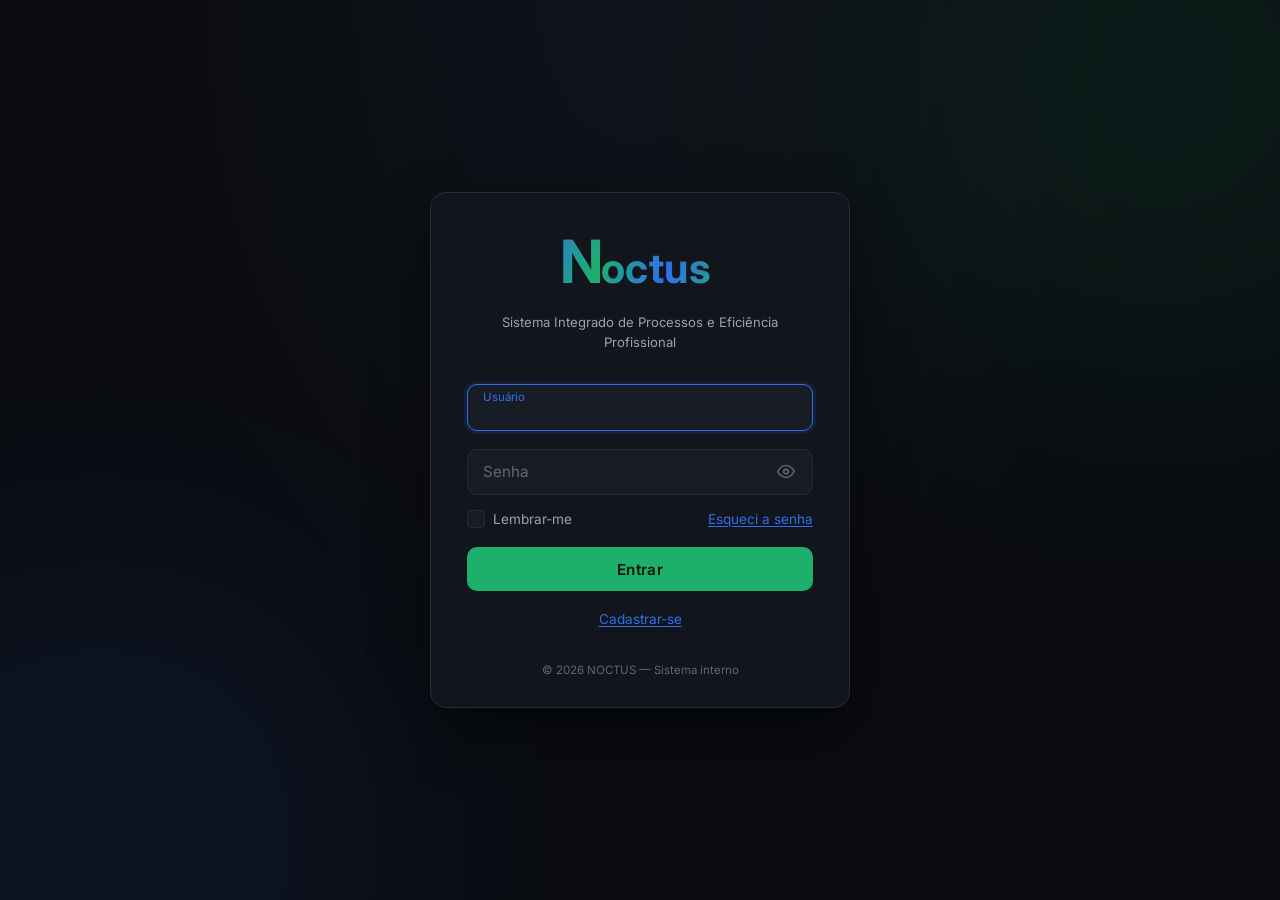
==== index.html @ fa99f4f0 "Produção: liga o login novo (cadastro com e-mail e Esqueci a senha) Co-Authored-By: Claude Opus 5.5 " ====
<!doctype html>
<html lang="pt-BR">
  <head>
    <meta charset="UTF-8" />
    <link rel="icon" type="image/svg+xml" href="./favicon.svg" />
    <meta name="viewport" content="width=device-width, initial-scale=1.0" />
    <meta
      name="description"
      content="NOCTUS — Sistema Integrado de Processos e Eficiência Profissional"
    />
    <title>NOCTUS</title>
    <!-- Login novo (16/10/2026): cadastro com e-mail, "Esqueci a senha" e pedido
         único do e-mail para quem ainda não tem. Para voltar ao login antigo,
         basta apagar a linha abaixo. -->
    <script>window.NOCTUS_V2 = true;</script>
    <link rel="preconnect" href="https://fonts.googleapis.com" />
    <link rel="preconnect" href="https://fonts.gstatic.com" crossorigin />
    <link
      href="https://fonts.googleapis.com/css2?family=Inter:wght@400;500;600;700;800&display=swap"
      rel="stylesheet"
    />
    <script type="module" crossorigin src="./app.js"></script>
    <link rel="stylesheet" crossorigin href="./app.css">
  </head>
  <body>
    <div id="root"></div>
  </body>
</html>
---- app.css ----
.ui-alert{display:flex;align-items:flex-start;gap:.6rem;padding:.75rem 1rem;border-radius:var(--radius-md);font-size:.85rem;line-height:1.45;animation:shake .45s ease,fadeIn .3s ease}.ui-alert svg{flex-shrink:0;margin-top:.15rem}.ui-alert--error{background-color:var(--color-error-bg);border:1px solid var(--color-error-border);color:var(--color-error)}.ui-alert--info{background-color:var(--color-blue-dim);border:1px solid var(--color-blue);color:var(--color-blue-hover)}.ui-button{display:inline-flex;align-items:center;justify-content:center;gap:.5rem;width:100%;padding:.8rem 1.5rem;border:none;border-radius:var(--radius-md);font-size:.95rem;font-weight:600;letter-spacing:.02em;cursor:pointer;transition:background-color var(--transition-fast),transform var(--transition-fast),box-shadow var(--transition-fast)}.ui-button:active:not(:disabled){transform:scale(.98)}.ui-button:disabled{cursor:not-allowed;opacity:.7}.ui-button--primary{background-color:var(--color-green);color:#06130c}.ui-button--primary:hover:not(:disabled){background-color:var(--color-green-hover);box-shadow:0 6px 20px #1db06b4d}.ui-button--secondary{background-color:var(--color-blue);color:#fff}.ui-button--secondary:hover:not(:disabled){background-color:var(--color-blue-hover);box-shadow:0 6px 20px #2f6feb4d}.ui-button--ghost{background-color:transparent;color:var(--color-text-secondary);border:1px solid var(--color-border)}.ui-button--ghost:hover:not(:disabled){color:var(--color-text);border-color:var(--color-text-muted)}.ui-button__spinner{width:1rem;height:1rem;border:2px solid rgba(255,255,255,.35);border-top-color:currentColor;border-radius:50%;animation:spin .7s linear infinite}.ui-button__label--loading{opacity:.85}.ui-checkbox{display:inline-flex;align-items:center;gap:.55rem;cursor:pointer;user-select:none;position:relative}.ui-checkbox__input{position:absolute;opacity:0;width:1.1rem;height:1.1rem;cursor:pointer}.ui-checkbox__box{display:inline-flex;align-items:center;justify-content:center;width:1.1rem;height:1.1rem;border:1.5px solid var(--color-border);border-radius:4px;background-color:var(--color-surface-raised);color:transparent;transition:background-color var(--transition-fast),border-color var(--transition-fast),color var(--transition-fast)}.ui-checkbox__input:checked+.ui-checkbox__box{background-color:var(--color-green);border-color:var(--color-green);color:#06130c}.ui-checkbox__input:focus-visible+.ui-checkbox__box{outline:2px solid var(--color-blue);outline-offset:2px}.ui-checkbox__label{font-size:.85rem;color:var(--color-text-secondary);transition:color var(--transition-fast)}.ui-checkbox:hover .ui-checkbox__label{color:var(--color-text)}.ui-field{position:relative}.ui-field__input{width:100%;padding:1.15rem 1rem .45rem;background-color:var(--color-surface-raised);border:1px solid var(--color-border);border-radius:var(--radius-md);color:var(--color-text);font-size:.95rem;transition:border-color var(--transition-fast),box-shadow var(--transition-fast)}.ui-field__input:focus{outline:none;border-color:var(--color-blue);box-shadow:0 0 0 3px var(--color-blue-dim)}.ui-field__label{position:absolute;left:1rem;top:50%;transform:translateY(-50%);color:var(--color-text-muted);font-size:.95rem;pointer-events:none;transition:top var(--transition-fast),font-size var(--transition-fast),color var(--transition-fast)}.ui-field__input:focus+.ui-field__label,.ui-field__input:not(:placeholder-shown)+.ui-field__label{top:.85rem;font-size:.72rem;color:var(--color-text-secondary)}.ui-field__input:focus+.ui-field__label{color:var(--color-blue)}.ui-field--error .ui-field__input{border-color:var(--color-error-border)}.ui-field__toggle{position:absolute;right:.75rem;top:50%;transform:translateY(-50%);display:flex;padding:.35rem;background:none;border:none;color:var(--color-text-muted);cursor:pointer;border-radius:var(--radius-sm);transition:color var(--transition-fast)}.ui-field__toggle:hover{color:var(--color-text-secondary)}.login{position:relative;min-height:100vh;display:flex;align-items:center;justify-content:center;padding:1.5rem;overflow:hidden;background:radial-gradient(ellipse at top,#10141b 0%,var(--color-bg) 55%)}.login__glow{position:absolute;width:480px;height:480px;border-radius:50%;filter:blur(140px);opacity:.14;pointer-events:none}.login__glow--green{background:var(--color-green);top:-160px;right:-120px}.login__glow--blue{background:var(--color-blue);bottom:-180px;left:-140px}.login__card{position:relative;width:100%;max-width:420px;background-color:var(--color-surface);border:1px solid var(--color-border);border-radius:var(--radius-lg);box-shadow:var(--shadow-card);padding:2.5rem 2.25rem 1.75rem;animation:fadeInUp .5s var(--transition-base, ease) both}.login__header{text-align:center;margin-bottom:2rem}.login__logo{margin:0 auto .75rem}.login__subtitle{margin-top:.35rem;font-size:.82rem;color:var(--color-text-secondary)}.login__form{display:flex;flex-direction:column;gap:1.1rem}.login__options{display:flex;align-items:center;justify-content:space-between;margin-top:-.25rem}.login__switch{margin-top:.9rem;text-align:center}.login__switch .linkbtn{background:none;border:none;padding:0;font:inherit;font-size:.85rem;color:var(--color-blue);cursor:pointer;text-decoration:underline;text-underline-offset:2px}.login__switch .linkbtn:hover{color:var(--color-blue-hover)}.login__footer{margin-top:2rem;text-align:center;font-size:.72rem;color:var(--color-text-muted)}@media (max-width: 480px){.login{padding:1rem;align-items:flex-start;padding-top:12vh}.login__card{padding:2rem 1.5rem 1.5rem}.login__title{font-size:1.5rem}}.dashboard{min-height:100vh;display:flex;flex-direction:column;animation:fadeIn .4s ease both}.dashboard__topbar{display:flex;align-items:center;justify-content:space-between;padding:.85rem 1.5rem;background-color:var(--color-surface);border-bottom:1px solid var(--color-border)}.dashboard__brand{font-weight:800;letter-spacing:.12em}.dashboard__user{display:flex;align-items:center;gap:1rem;font-size:.9rem;color:var(--color-text-secondary)}.dashboard__content{flex:1;padding:2.5rem 1.5rem;max-width:960px;width:100%;margin:0 auto}.dashboard__content h1{font-size:1.5rem;margin-bottom:.5rem}.dashboard__content p{color:var(--color-text-secondary)}.dashboard__modulos{display:grid;grid-template-columns:repeat(auto-fill,minmax(250px,1fr));gap:1rem;margin-top:2rem}.dashboard__modulo{--cor:var(--color-green);--cor2:var(--color-blue);position:relative;overflow:hidden;text-align:left;display:flex;flex-direction:column;justify-content:flex-end;min-height:170px;padding:1.35rem 1.25rem 1.1rem;background:var(--color-surface);border:1px solid var(--color-border);border-radius:var(--radius-lg);cursor:pointer;color:var(--color-text);transition:border-color var(--transition-fast),transform var(--transition-fast)}.dashboard__modulo:hover:not(:disabled){border-color:color-mix(in srgb,var(--cor) 55%,transparent);transform:translateY(-3px)}.dashboard__modulo:disabled{opacity:.5;cursor:not-allowed}.dashboard__modulo-ico{position:relative;z-index:3;color:#fff;margin-bottom:.75rem}.dashboard__modulo-ico svg,.dashboard__modulo-marca svg{display:block}.dashboard__modulo-nome{position:relative;z-index:3;font-size:1rem;font-weight:600;line-height:1.25}.dashboard__modulo-marca{position:absolute;right:-18px;bottom:-22px;z-index:2;color:#fff;opacity:.14;pointer-events:none;transition:opacity var(--transition-base),transform var(--transition-base)}.dashboard__modulo:hover:not(:disabled) .dashboard__modulo-marca{opacity:.2;transform:translate(-4px,-4px)}.dashboard__modulo-ondas{position:absolute;inset:0;z-index:0;overflow:hidden;filter:blur(7px)}.dashboard__modulo-ondas .onda{position:absolute;left:0;width:200%;height:100%;will-change:transform}.dashboard__modulo-ondas .onda path{fill:currentColor}.dashboard__modulo-ondas .onda--a{color:var(--cor);opacity:.62;top:40%;animation:noctus-onda 15s linear infinite}.dashboard__modulo-ondas .onda--b{color:var(--cor2);opacity:.48;top:50%;animation:noctus-onda 23s linear infinite reverse}@keyframes noctus-onda{from{transform:translateX(0)}to{transform:translateX(-50%)}}.dashboard__modulo:hover:not(:disabled) .dashboard__modulo-ondas .onda--a{animation-duration:9s}.dashboard__modulo:hover:not(:disabled) .dashboard__modulo-ondas .onda--b{animation-duration:14s}@media (prefers-reduced-motion:reduce){.dashboard__modulo-ondas .onda{animation:none}}.dashboard__modulo-veu{position:absolute;left:0;right:0;bottom:0;height:0;z-index:1;background:linear-gradient(0deg,var(--color-surface) 30%,transparent)}.ret{min-height:100vh;background:var(--color-bg);color:var(--color-text)}.ret__topbar{display:flex;align-items:center;justify-content:space-between;padding:14px 32px;border-bottom:1px solid var(--color-border);background:var(--color-surface)}.ret__brand-btn{background:none;border:none;cursor:pointer;padding:0;display:flex;align-items:center}.ret__user{display:flex;align-items:center;gap:16px;color:var(--color-text-secondary);font-size:14px}.ret__content{max-width:1240px;margin:0 auto;padding:32px}.ret__heading{display:flex;align-items:flex-end;justify-content:space-between;gap:24px;flex-wrap:wrap;margin-bottom:28px}.ret__eyebrow{color:var(--color-green);font-weight:700;font-size:12px;letter-spacing:.08em;text-transform:uppercase;margin:0 0 4px}.ret__heading h1{font-size:28px;margin:0}.ret__subtitle{color:var(--color-text-secondary);margin:4px 0 0}.ret__actions{display:flex;gap:12px}.ret__cards{display:grid;grid-template-columns:repeat(auto-fit,minmax(170px,1fr));gap:14px;margin-bottom:28px}.ret__card{background:var(--color-surface);border:1px solid var(--color-border);border-radius:var(--radius-md);padding:16px 18px;display:flex;flex-direction:column;gap:6px}.ret__card-titulo{color:var(--color-text-secondary);font-size:12px;text-transform:uppercase;letter-spacing:.04em}.ret__card-valor{font-size:20px;font-weight:700}.ret__card--ok{border-color:#1db06b66}.ret__card--ok .ret__card-valor{color:var(--color-green-hover)}.ret__card--warn{border-color:#e5a54b66}.ret__card--warn .ret__card-valor{color:#e5a54b}.ret__filtros{display:flex;gap:12px;flex-wrap:wrap;margin-bottom:20px}.ret__input{background:var(--color-surface);border:1px solid var(--color-border);border-radius:var(--radius-sm);color:var(--color-text);padding:10px 12px;font-size:14px;font-family:inherit;min-width:160px}.ret__input:focus{outline:none;border-color:var(--color-blue)}.ret__limpar{background:none;border:none;color:var(--color-blue-hover);cursor:pointer;font-size:14px}.ret__erro{background:var(--color-error-bg);border:1px solid var(--color-error-border);color:var(--color-error);padding:12px 16px;border-radius:var(--radius-sm);margin-bottom:16px;font-size:14px}.ret__vazio{text-align:center;color:var(--color-text-secondary);padding:60px 20px;background:var(--color-surface);border:1px dashed var(--color-border);border-radius:var(--radius-md)}.ret__tabela-wrap{overflow-x:auto;border:1px solid var(--color-border);border-radius:var(--radius-md)}.ret__tabela{width:100%;border-collapse:collapse;font-size:13px;white-space:nowrap}.ret__tabela th,.ret__tabela td{padding:10px 12px;text-align:left;border-bottom:1px solid var(--color-border)}.ret__tabela thead th{background:var(--color-surface-raised);color:var(--color-text-secondary);font-weight:600;text-transform:uppercase;font-size:11px;letter-spacing:.03em;position:sticky;top:0}.ret__tabela .num{text-align:right;font-variant-numeric:tabular-nums}.ret__tabela tbody tr:hover{background:#ffffff05}.ret__grupo td{background:var(--color-blue-dim);color:var(--color-text);font-weight:700;font-size:12px;text-transform:uppercase;letter-spacing:.04em}.ret__parcial td{background:#ffffff08;font-weight:600;color:var(--color-text-secondary);border-top:1px solid var(--color-border)}.ret__total-geral td{background:var(--color-green-dim);font-weight:800;font-size:14px;border-top:2px solid var(--color-green)}.ret__row-recusada td{color:var(--color-text-muted)}.ret__row-recusada td:first-child{box-shadow:inset 3px 0 0 var(--color-error)}.ret__row-acoes{display:flex;gap:6px}.ret__row-acoes button{background:none;border:1px solid var(--color-border);border-radius:var(--radius-sm);color:var(--color-text-secondary);cursor:pointer;padding:3px 8px;font-size:13px}.ret__row-acoes button:hover{border-color:var(--color-blue);color:var(--color-text)}.ret__tag{padding:2px 8px;border-radius:999px;font-size:11px;font-weight:600}.ret__tag--ok{background:var(--color-green-dim);color:var(--color-green-hover)}.ret__tag--warn{background:#e5a54b24;color:#e5a54b}.ret__modal-overlay{position:fixed;inset:0;background:#0009;display:flex;align-items:center;justify-content:center;padding:20px;z-index:50}.ret__modal{background:var(--color-surface);border:1px solid var(--color-border);border-radius:var(--radius-lg);box-shadow:var(--shadow-card);width:100%;max-width:680px;max-height:90vh;overflow-y:auto;padding:28px}.ret__modal h2{margin:0 0 20px;font-size:20px}.ret__grid{display:grid;grid-template-columns:1fr 1fr;gap:14px}.ret__campo{display:flex;flex-direction:column;gap:6px;font-size:13px}.ret__campo>span{color:var(--color-text-secondary)}.ret__campo--span2{grid-column:1 / -1}.ret__campo .ret__input{width:100%;box-sizing:border-box}.ret__modal-acoes{display:flex;justify-content:flex-end;gap:12px;margin-top:24px}@media (max-width: 640px){.ret__content{padding:20px 16px}.ret__grid{grid-template-columns:1fr}}:root{--color-bg: #0a0c10;--color-surface: #12151c;--color-surface-raised: #181c25;--color-border: #262b36;--color-green: #1db06b;--color-green-hover: #23c97c;--color-green-dim: rgba(29, 176, 107, .12);--color-blue: #2f6feb;--color-blue-hover: #4a83f0;--color-blue-dim: rgba(47, 111, 235, .12);--color-text: #f2f4f8;--color-text-secondary: #9aa3b2;--color-text-muted: #5f6877;--color-error: #e5534b;--color-error-bg: rgba(229, 83, 75, .1);--color-error-border: rgba(229, 83, 75, .35);--font-sans: "Inter", -apple-system, BlinkMacSystemFont, "Segoe UI", Roboto, "Helvetica Neue", Arial, sans-serif;--radius-sm: 6px;--radius-md: 10px;--radius-lg: 16px;--shadow-card: 0 24px 60px rgba(0, 0, 0, .45);--transition-fast: .16s ease;--transition-base: .24s cubic-bezier(.4, 0, .2, 1)}*,*:before,*:after{box-sizing:border-box;margin:0;padding:0}html{font-size:16px}body{font-family:var(--font-sans);background-color:var(--color-bg);color:var(--color-text);line-height:1.5;-webkit-font-smoothing:antialiased;min-height:100vh}#root{min-height:100vh}a{color:var(--color-blue);text-decoration:none;transition:color var(--transition-fast)}a:hover{color:var(--color-blue-hover)}button,input,select,textarea{font-family:inherit}:focus-visible{outline:2px solid var(--color-blue);outline-offset:2px}@keyframes fadeInUp{0%{opacity:0;transform:translateY(16px)}to{opacity:1;transform:translateY(0)}}@keyframes fadeIn{0%{opacity:0}to{opacity:1}}@keyframes shake{0%,to{transform:translate(0)}20%,60%{transform:translate(-6px)}40%,80%{transform:translate(6px)}}@keyframes spin{to{transform:rotate(360deg)}}@media (prefers-reduced-motion: reduce){*,*:before,*:after{animation-duration:.01ms!important;transition-duration:.01ms!important}}
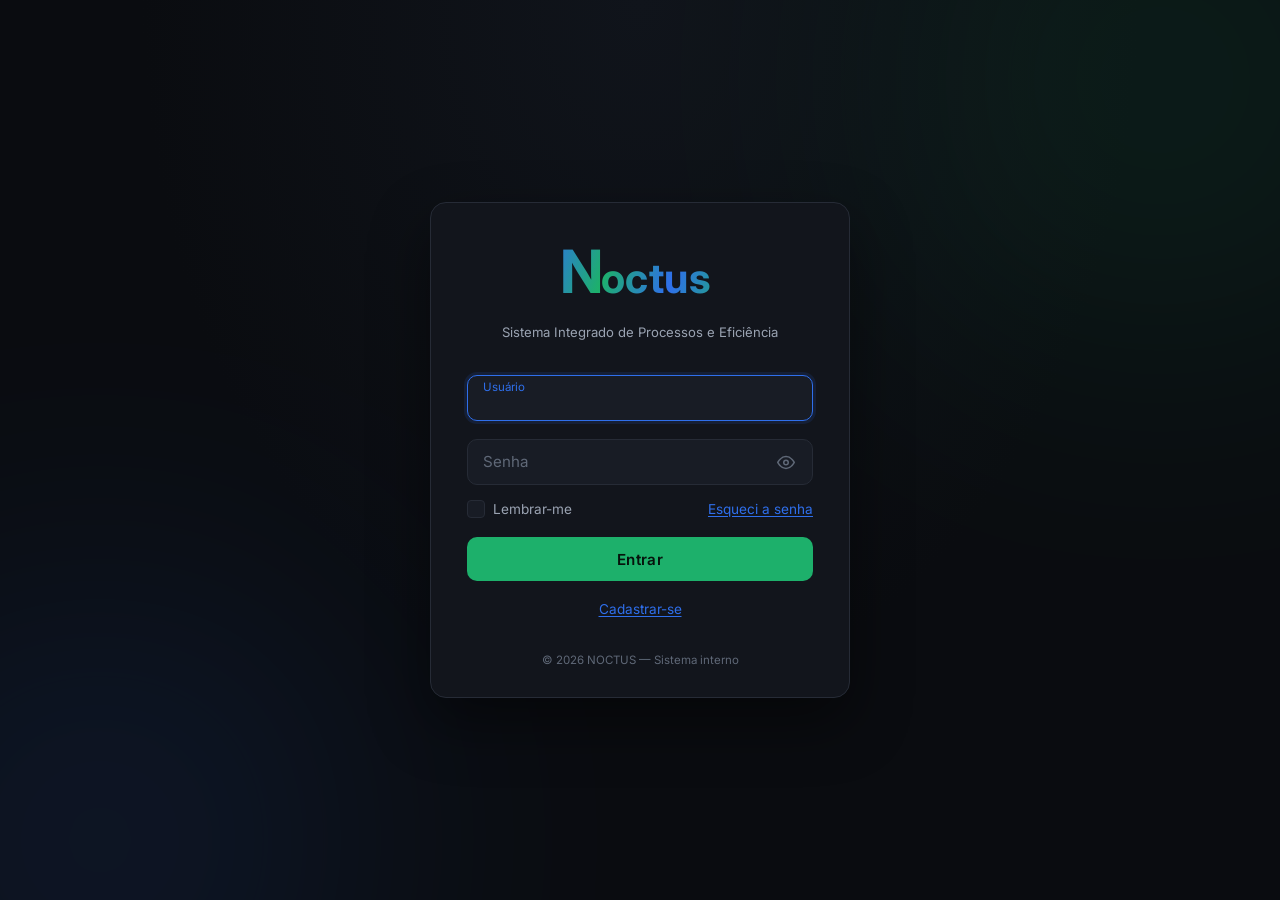
==== commit 3bce96cb: "Descrição do site: tira Profissional do nome do sistema Co-Authored-By: Claude Opus 5.5 <noreply@ant" ====
--- a/index.html
+++ b/index.html
@@ -6,7 +6,7 @@
     <meta name="viewport" content="width=device-width, initial-scale=1.0" />
     <meta
       name="description"
-      content="NOCTUS — Sistema Integrado de Processos e Eficiência Profissional"
+      content="NOCTUS — Sistema Integrado de Processos e Eficiência"
     />
     <title>NOCTUS</title>
     <!-- Login novo (16/10/2026): cadastro com e-mail, "Esqueci a senha" e pedido
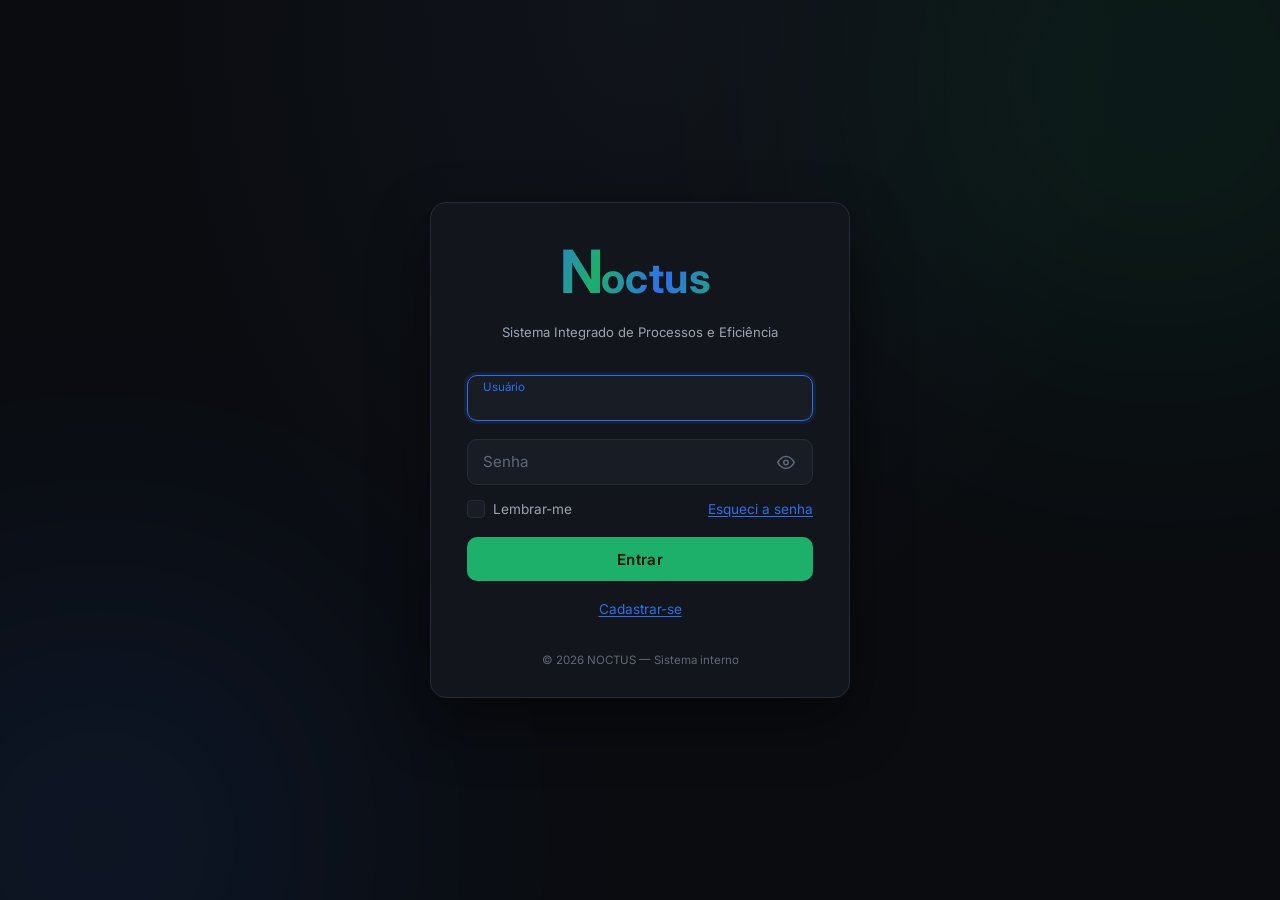
==== commit 23e31d64: "Painel: aplica o tema escolhido antes de desenhar a página Co-Authored-By: Claude Opus 5.5 <noreply@" ====
--- a/index.html
+++ b/index.html
@@ -9,6 +9,10 @@
       content="NOCTUS — Sistema Integrado de Processos e Eficiência"
     />
     <title>NOCTUS</title>
+    <script>
+      /* tema escolhido em Configurações > Aparência; aplicado antes de desenhar a página */
+      try { if (localStorage.getItem("noctus.tema") === "claro") document.documentElement.dataset.tema = "claro"; } catch (e) {}
+    </script>
     <!-- Login novo (16/10/2026): cadastro com e-mail, "Esqueci a senha" e pedido
          único do e-mail para quem ainda não tem. Para voltar ao login antigo,
          basta apagar a linha abaixo. -->
--- a/app.css
+++ b/app.css
@@ -1 +1,3 @@
 .ui-alert{display:flex;align-items:flex-start;gap:.6rem;padding:.75rem 1rem;border-radius:var(--radius-md);font-size:.85rem;line-height:1.45;animation:shake .45s ease,fadeIn .3s ease}.ui-alert svg{flex-shrink:0;margin-top:.15rem}.ui-alert--error{background-color:var(--color-error-bg);border:1px solid var(--color-error-border);color:var(--color-error)}.ui-alert--info{background-color:var(--color-blue-dim);border:1px solid var(--color-blue);color:var(--color-blue-hover)}.ui-button{display:inline-flex;align-items:center;justify-content:center;gap:.5rem;width:100%;padding:.8rem 1.5rem;border:none;border-radius:var(--radius-md);font-size:.95rem;font-weight:600;letter-spacing:.02em;cursor:pointer;transition:background-color var(--transition-fast),transform var(--transition-fast),box-shadow var(--transition-fast)}.ui-button:active:not(:disabled){transform:scale(.98)}.ui-button:disabled{cursor:not-allowed;opacity:.7}.ui-button--primary{background-color:var(--color-green);color:#06130c}.ui-button--primary:hover:not(:disabled){background-color:var(--color-green-hover);box-shadow:0 6px 20px #1db06b4d}.ui-button--secondary{background-color:var(--color-blue);color:#fff}.ui-button--secondary:hover:not(:disabled){background-color:var(--color-blue-hover);box-shadow:0 6px 20px #2f6feb4d}.ui-button--ghost{background-color:transparent;color:var(--color-text-secondary);border:1px solid var(--color-border)}.ui-button--ghost:hover:not(:disabled){color:var(--color-text);border-color:var(--color-text-muted)}.ui-button__spinner{width:1rem;height:1rem;border:2px solid rgba(255,255,255,.35);border-top-color:currentColor;border-radius:50%;animation:spin .7s linear infinite}.ui-button__label--loading{opacity:.85}.ui-checkbox{display:inline-flex;align-items:center;gap:.55rem;cursor:pointer;user-select:none;position:relative}.ui-checkbox__input{position:absolute;opacity:0;width:1.1rem;height:1.1rem;cursor:pointer}.ui-checkbox__box{display:inline-flex;align-items:center;justify-content:center;width:1.1rem;height:1.1rem;border:1.5px solid var(--color-border);border-radius:4px;background-color:var(--color-surface-raised);color:transparent;transition:background-color var(--transition-fast),border-color var(--transition-fast),color var(--transition-fast)}.ui-checkbox__input:checked+.ui-checkbox__box{background-color:var(--color-green);border-color:var(--color-green);color:#06130c}.ui-checkbox__input:focus-visible+.ui-checkbox__box{outline:2px solid var(--color-blue);outline-offset:2px}.ui-checkbox__label{font-size:.85rem;color:var(--color-text-secondary);transition:color var(--transition-fast)}.ui-checkbox:hover .ui-checkbox__label{color:var(--color-text)}.ui-field{position:relative}.ui-field__input{width:100%;padding:1.15rem 1rem .45rem;background-color:var(--color-surface-raised);border:1px solid var(--color-border);border-radius:var(--radius-md);color:var(--color-text);font-size:.95rem;transition:border-color var(--transition-fast),box-shadow var(--transition-fast)}.ui-field__input:focus{outline:none;border-color:var(--color-blue);box-shadow:0 0 0 3px var(--color-blue-dim)}.ui-field__label{position:absolute;left:1rem;top:50%;transform:translateY(-50%);color:var(--color-text-muted);font-size:.95rem;pointer-events:none;transition:top var(--transition-fast),font-size var(--transition-fast),color var(--transition-fast)}.ui-field__input:focus+.ui-field__label,.ui-field__input:not(:placeholder-shown)+.ui-field__label{top:.85rem;font-size:.72rem;color:var(--color-text-secondary)}.ui-field__input:focus+.ui-field__label{color:var(--color-blue)}.ui-field--error .ui-field__input{border-color:var(--color-error-border)}.ui-field__toggle{position:absolute;right:.75rem;top:50%;transform:translateY(-50%);display:flex;padding:.35rem;background:none;border:none;color:var(--color-text-muted);cursor:pointer;border-radius:var(--radius-sm);transition:color var(--transition-fast)}.ui-field__toggle:hover{color:var(--color-text-secondary)}.login{position:relative;min-height:100vh;display:flex;align-items:center;justify-content:center;padding:1.5rem;overflow:hidden;background:radial-gradient(ellipse at top,#10141b 0%,var(--color-bg) 55%)}.login__glow{position:absolute;width:480px;height:480px;border-radius:50%;filter:blur(140px);opacity:.14;pointer-events:none}.login__glow--green{background:var(--color-green);top:-160px;right:-120px}.login__glow--blue{background:var(--color-blue);bottom:-180px;left:-140px}.login__card{position:relative;width:100%;max-width:420px;background-color:var(--color-surface);border:1px solid var(--color-border);border-radius:var(--radius-lg);box-shadow:var(--shadow-card);padding:2.5rem 2.25rem 1.75rem;animation:fadeInUp .5s var(--transition-base, ease) both}.login__header{text-align:center;margin-bottom:2rem}.login__logo{margin:0 auto .75rem}.login__subtitle{margin-top:.35rem;font-size:.82rem;color:var(--color-text-secondary)}.login__form{display:flex;flex-direction:column;gap:1.1rem}.login__options{display:flex;align-items:center;justify-content:space-between;margin-top:-.25rem}.login__switch{margin-top:.9rem;text-align:center}.login__switch .linkbtn{background:none;border:none;padding:0;font:inherit;font-size:.85rem;color:var(--color-blue);cursor:pointer;text-decoration:underline;text-underline-offset:2px}.login__switch .linkbtn:hover{color:var(--color-blue-hover)}.login__footer{margin-top:2rem;text-align:center;font-size:.72rem;color:var(--color-text-muted)}@media (max-width: 480px){.login{padding:1rem;align-items:flex-start;padding-top:12vh}.login__card{padding:2rem 1.5rem 1.5rem}.login__title{font-size:1.5rem}}.dashboard{min-height:100vh;display:flex;flex-direction:column;animation:fadeIn .4s ease both}.dashboard__topbar{display:flex;align-items:center;justify-content:space-between;padding:.85rem 1.5rem;background-color:var(--color-surface);border-bottom:1px solid var(--color-border)}.dashboard__brand{font-weight:800;letter-spacing:.12em}.dashboard__user{display:flex;align-items:center;gap:1rem;font-size:.9rem;color:var(--color-text-secondary)}.dashboard__content{flex:1;padding:2.5rem 1.5rem;max-width:960px;width:100%;margin:0 auto}.dashboard__content h1{font-size:1.5rem;margin-bottom:.5rem}.dashboard__content p{color:var(--color-text-secondary)}.dashboard__modulos{display:grid;grid-template-columns:repeat(auto-fill,minmax(250px,1fr));gap:1rem;margin-top:2rem}.dashboard__modulo{--cor:var(--color-green);--cor2:var(--color-blue);position:relative;overflow:hidden;text-align:left;display:flex;flex-direction:column;justify-content:flex-end;min-height:170px;padding:1.35rem 1.25rem 1.1rem;background:var(--color-surface);border:1px solid var(--color-border);border-radius:var(--radius-lg);cursor:pointer;color:var(--color-text);transition:border-color var(--transition-fast),transform var(--transition-fast)}.dashboard__modulo:hover:not(:disabled){border-color:color-mix(in srgb,var(--cor) 55%,transparent);transform:translateY(-3px)}.dashboard__modulo:disabled{opacity:.5;cursor:not-allowed}.dashboard__modulo-ico{position:relative;z-index:3;color:#fff;margin-bottom:.75rem}.dashboard__modulo-ico svg,.dashboard__modulo-marca svg{display:block}.dashboard__modulo-nome{position:relative;z-index:3;font-size:1rem;font-weight:600;line-height:1.25}.dashboard__modulo-marca{position:absolute;right:-18px;bottom:-22px;z-index:2;color:#fff;opacity:.14;pointer-events:none;transition:opacity var(--transition-base),transform var(--transition-base)}.dashboard__modulo:hover:not(:disabled) .dashboard__modulo-marca{opacity:.2;transform:translate(-4px,-4px)}.dashboard__modulo-ondas{position:absolute;inset:0;z-index:0;overflow:hidden;filter:blur(7px)}.dashboard__modulo-ondas .onda{position:absolute;left:0;width:200%;height:100%;will-change:transform}.dashboard__modulo-ondas .onda path{fill:currentColor}.dashboard__modulo-ondas .onda--a{color:var(--cor);opacity:.62;top:40%;animation:noctus-onda 15s linear infinite}.dashboard__modulo-ondas .onda--b{color:var(--cor2);opacity:.48;top:50%;animation:noctus-onda 23s linear infinite reverse}@keyframes noctus-onda{from{transform:translateX(0)}to{transform:translateX(-50%)}}.dashboard__modulo:hover:not(:disabled) .dashboard__modulo-ondas .onda--a{animation-duration:9s}.dashboard__modulo:hover:not(:disabled) .dashboard__modulo-ondas .onda--b{animation-duration:14s}@media (prefers-reduced-motion:reduce){.dashboard__modulo-ondas .onda{animation:none}}.dashboard__modulo-veu{position:absolute;left:0;right:0;bottom:0;height:0;z-index:1;background:linear-gradient(0deg,var(--color-surface) 30%,transparent)}.ret{min-height:100vh;background:var(--color-bg);color:var(--color-text)}.ret__topbar{display:flex;align-items:center;justify-content:space-between;padding:14px 32px;border-bottom:1px solid var(--color-border);background:var(--color-surface)}.ret__brand-btn{background:none;border:none;cursor:pointer;padding:0;display:flex;align-items:center}.ret__user{display:flex;align-items:center;gap:16px;color:var(--color-text-secondary);font-size:14px}.ret__content{max-width:1240px;margin:0 auto;padding:32px}.ret__heading{display:flex;align-items:flex-end;justify-content:space-between;gap:24px;flex-wrap:wrap;margin-bottom:28px}.ret__eyebrow{color:var(--color-green);font-weight:700;font-size:12px;letter-spacing:.08em;text-transform:uppercase;margin:0 0 4px}.ret__heading h1{font-size:28px;margin:0}.ret__subtitle{color:var(--color-text-secondary);margin:4px 0 0}.ret__actions{display:flex;gap:12px}.ret__cards{display:grid;grid-template-columns:repeat(auto-fit,minmax(170px,1fr));gap:14px;margin-bottom:28px}.ret__card{background:var(--color-surface);border:1px solid var(--color-border);border-radius:var(--radius-md);padding:16px 18px;display:flex;flex-direction:column;gap:6px}.ret__card-titulo{color:var(--color-text-secondary);font-size:12px;text-transform:uppercase;letter-spacing:.04em}.ret__card-valor{font-size:20px;font-weight:700}.ret__card--ok{border-color:#1db06b66}.ret__card--ok .ret__card-valor{color:var(--color-green-hover)}.ret__card--warn{border-color:#e5a54b66}.ret__card--warn .ret__card-valor{color:#e5a54b}.ret__filtros{display:flex;gap:12px;flex-wrap:wrap;margin-bottom:20px}.ret__input{background:var(--color-surface);border:1px solid var(--color-border);border-radius:var(--radius-sm);color:var(--color-text);padding:10px 12px;font-size:14px;font-family:inherit;min-width:160px}.ret__input:focus{outline:none;border-color:var(--color-blue)}.ret__limpar{background:none;border:none;color:var(--color-blue-hover);cursor:pointer;font-size:14px}.ret__erro{background:var(--color-error-bg);border:1px solid var(--color-error-border);color:var(--color-error);padding:12px 16px;border-radius:var(--radius-sm);margin-bottom:16px;font-size:14px}.ret__vazio{text-align:center;color:var(--color-text-secondary);padding:60px 20px;background:var(--color-surface);border:1px dashed var(--color-border);border-radius:var(--radius-md)}.ret__tabela-wrap{overflow-x:auto;border:1px solid var(--color-border);border-radius:var(--radius-md)}.ret__tabela{width:100%;border-collapse:collapse;font-size:13px;white-space:nowrap}.ret__tabela th,.ret__tabela td{padding:10px 12px;text-align:left;border-bottom:1px solid var(--color-border)}.ret__tabela thead th{background:var(--color-surface-raised);color:var(--color-text-secondary);font-weight:600;text-transform:uppercase;font-size:11px;letter-spacing:.03em;position:sticky;top:0}.ret__tabela .num{text-align:right;font-variant-numeric:tabular-nums}.ret__tabela tbody tr:hover{background:#ffffff05}.ret__grupo td{background:var(--color-blue-dim);color:var(--color-text);font-weight:700;font-size:12px;text-transform:uppercase;letter-spacing:.04em}.ret__parcial td{background:#ffffff08;font-weight:600;color:var(--color-text-secondary);border-top:1px solid var(--color-border)}.ret__total-geral td{background:var(--color-green-dim);font-weight:800;font-size:14px;border-top:2px solid var(--color-green)}.ret__row-recusada td{color:var(--color-text-muted)}.ret__row-recusada td:first-child{box-shadow:inset 3px 0 0 var(--color-error)}.ret__row-acoes{display:flex;gap:6px}.ret__row-acoes button{background:none;border:1px solid var(--color-border);border-radius:var(--radius-sm);color:var(--color-text-secondary);cursor:pointer;padding:3px 8px;font-size:13px}.ret__row-acoes button:hover{border-color:var(--color-blue);color:var(--color-text)}.ret__tag{padding:2px 8px;border-radius:999px;font-size:11px;font-weight:600}.ret__tag--ok{background:var(--color-green-dim);color:var(--color-green-hover)}.ret__tag--warn{background:#e5a54b24;color:#e5a54b}.ret__modal-overlay{position:fixed;inset:0;background:#0009;display:flex;align-items:center;justify-content:center;padding:20px;z-index:50}.ret__modal{background:var(--color-surface);border:1px solid var(--color-border);border-radius:var(--radius-lg);box-shadow:var(--shadow-card);width:100%;max-width:680px;max-height:90vh;overflow-y:auto;padding:28px}.ret__modal h2{margin:0 0 20px;font-size:20px}.ret__grid{display:grid;grid-template-columns:1fr 1fr;gap:14px}.ret__campo{display:flex;flex-direction:column;gap:6px;font-size:13px}.ret__campo>span{color:var(--color-text-secondary)}.ret__campo--span2{grid-column:1 / -1}.ret__campo .ret__input{width:100%;box-sizing:border-box}.ret__modal-acoes{display:flex;justify-content:flex-end;gap:12px;margin-top:24px}@media (max-width: 640px){.ret__content{padding:20px 16px}.ret__grid{grid-template-columns:1fr}}:root{--color-bg: #0a0c10;--color-surface: #12151c;--color-surface-raised: #181c25;--color-border: #262b36;--color-green: #1db06b;--color-green-hover: #23c97c;--color-green-dim: rgba(29, 176, 107, .12);--color-blue: #2f6feb;--color-blue-hover: #4a83f0;--color-blue-dim: rgba(47, 111, 235, .12);--color-text: #f2f4f8;--color-text-secondary: #9aa3b2;--color-text-muted: #5f6877;--color-error: #e5534b;--color-error-bg: rgba(229, 83, 75, .1);--color-error-border: rgba(229, 83, 75, .35);--font-sans: "Inter", -apple-system, BlinkMacSystemFont, "Segoe UI", Roboto, "Helvetica Neue", Arial, sans-serif;--radius-sm: 6px;--radius-md: 10px;--radius-lg: 16px;--shadow-card: 0 24px 60px rgba(0, 0, 0, .45);--transition-fast: .16s ease;--transition-base: .24s cubic-bezier(.4, 0, .2, 1)}*,*:before,*:after{box-sizing:border-box;margin:0;padding:0}html{font-size:16px}body{font-family:var(--font-sans);background-color:var(--color-bg);color:var(--color-text);line-height:1.5;-webkit-font-smoothing:antialiased;min-height:100vh}#root{min-height:100vh}a{color:var(--color-blue);text-decoration:none;transition:color var(--transition-fast)}a:hover{color:var(--color-blue-hover)}button,input,select,textarea{font-family:inherit}:focus-visible{outline:2px solid var(--color-blue);outline-offset:2px}@keyframes fadeInUp{0%{opacity:0;transform:translateY(16px)}to{opacity:1;transform:translateY(0)}}@keyframes fadeIn{0%{opacity:0}to{opacity:1}}@keyframes shake{0%,to{transform:translate(0)}20%,60%{transform:translate(-6px)}40%,80%{transform:translate(6px)}}@keyframes spin{to{transform:rotate(360deg)}}@media (prefers-reduced-motion: reduce){*,*:before,*:after{animation-duration:.01ms!important;transition-duration:.01ms!important}}
+/* tema claro (16/10/2026): <html data-tema="claro">, escolhido em Configurações > Aparência */
+:root[data-tema=claro]{--color-bg: #f3f5f8;--color-surface: #ffffff;--color-surface-raised: #f1f3f6;--color-border: #d8dde5;--color-green: #0f7f4b;--color-green-hover: #0c6b3f;--color-green-dim: rgba(15, 127, 75, .1);--color-blue: #2563eb;--color-blue-hover: #1d4ed8;--color-blue-dim: rgba(37, 99, 235, .1);--color-text: #111827;--color-text-secondary: #4b5563;--color-text-muted: #6b7280;--color-error: #c62828;--color-error-bg: rgba(198, 40, 40, .07);--color-error-border: rgba(198, 40, 40, .3);--shadow-card: 0 12px 32px rgba(15, 23, 42, .08);color-scheme:light}[data-tema=claro] .login{background:radial-gradient(ellipse at top,#ffffff 0%,var(--color-bg) 55%)}[data-tema=claro] .login__glow{opacity:.08}[data-tema=claro] .ui-button--primary,[data-tema=claro] .ui-checkbox__input:checked+.ui-checkbox__box{color:#fff}[data-tema=claro] .ui-button__spinner{border-color:rgba(255,255,255,.45);border-top-color:#fff}[data-tema=claro] .ret__tabela tbody tr:hover{background:#0000000a}[data-tema=claro] .ret__parcial td{background:#00000008}[data-tema=claro] .dashboard__modulo-ico{color:var(--color-text)}
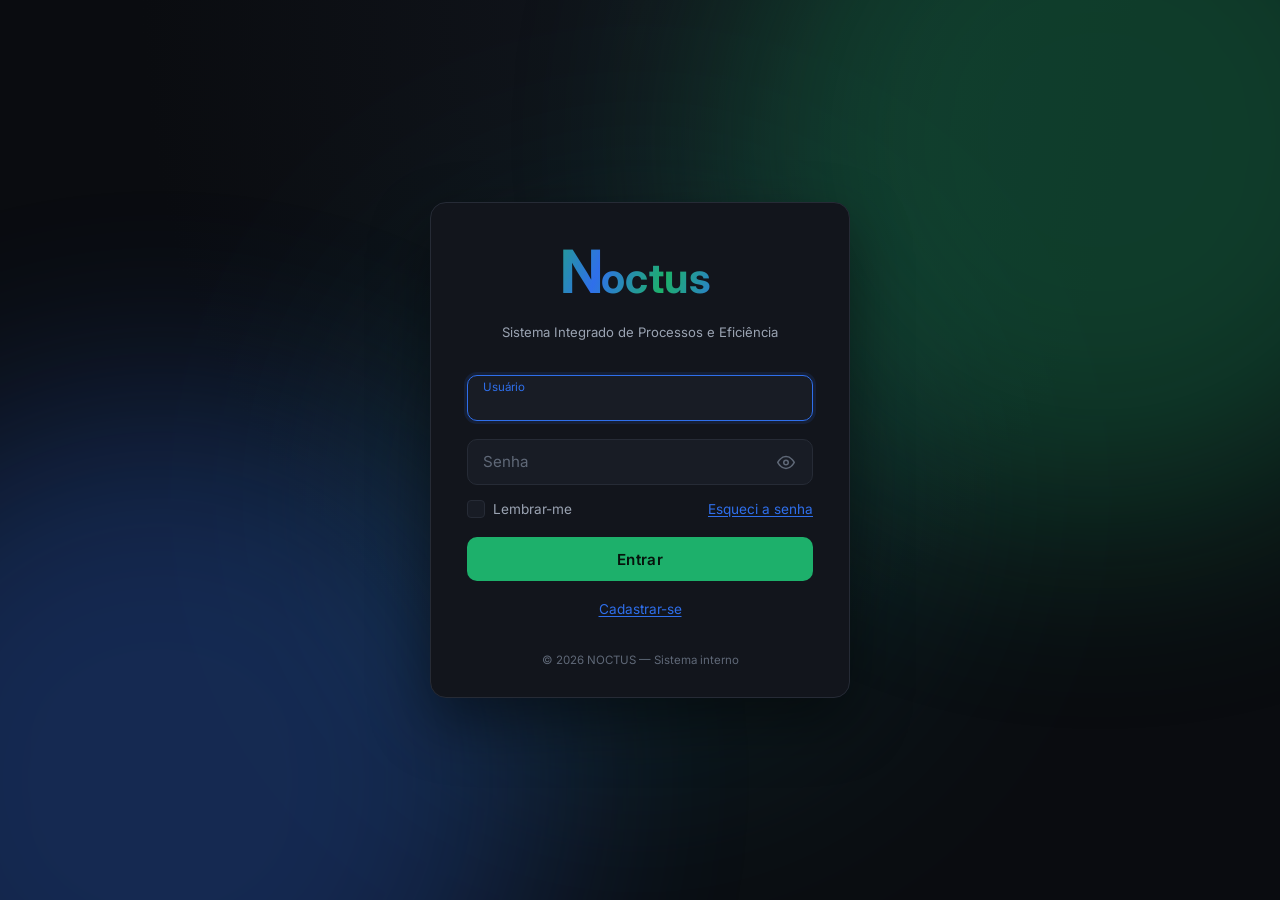
==== commit 08c78730: "Login: fundo acompanha o mouse Co-Authored-By: Claude Opus 5.5 <noreply@anthropic.com> Claude-Sessi" ====
--- a/index.html
+++ b/index.html
@@ -12,6 +12,9 @@
     <script>
       /* tema escolhido em Configurações > Aparência; aplicado antes de desenhar a página */
       try { if (localStorage.getItem("noctus.tema") === "claro") document.documentElement.dataset.tema = "claro"; } catch (e) {}
+      /* fundo do login acompanha o mouse (vale só onde existe .login) */
+      (function(){if(matchMedia("(prefers-reduced-motion: reduce)").matches)return;var r=document.documentElement,f=0,x=0,y=0;
+      addEventListener("pointermove",function(e){x=e.clientX/innerWidth*2-1;y=e.clientY/innerHeight*2-1;if(!f)f=requestAnimationFrame(function(){f=0;r.style.setProperty("--mx",x.toFixed(3));r.style.setProperty("--my",y.toFixed(3))})},{passive:true})})();
     </script>
     <!-- Login novo (16/10/2026): cadastro com e-mail, "Esqueci a senha" e pedido
          único do e-mail para quem ainda não tem. Para voltar ao login antigo,
--- a/app.css
+++ b/app.css
@@ -1,3 +1,27 @@
-.ui-alert{display:flex;align-items:flex-start;gap:.6rem;padding:.75rem 1rem;border-radius:var(--radius-md);font-size:.85rem;line-height:1.45;animation:shake .45s ease,fadeIn .3s ease}.ui-alert svg{flex-shrink:0;margin-top:.15rem}.ui-alert--error{background-color:var(--color-error-bg);border:1px solid var(--color-error-border);color:var(--color-error)}.ui-alert--info{background-color:var(--color-blue-dim);border:1px solid var(--color-blue);color:var(--color-blue-hover)}.ui-button{display:inline-flex;align-items:center;justify-content:center;gap:.5rem;width:100%;padding:.8rem 1.5rem;border:none;border-radius:var(--radius-md);font-size:.95rem;font-weight:600;letter-spacing:.02em;cursor:pointer;transition:background-color var(--transition-fast),transform var(--transition-fast),box-shadow var(--transition-fast)}.ui-button:active:not(:disabled){transform:scale(.98)}.ui-button:disabled{cursor:not-allowed;opacity:.7}.ui-button--primary{background-color:var(--color-green);color:#06130c}.ui-button--primary:hover:not(:disabled){background-color:var(--color-green-hover);box-shadow:0 6px 20px #1db06b4d}.ui-button--secondary{background-color:var(--color-blue);color:#fff}.ui-button--secondary:hover:not(:disabled){background-color:var(--color-blue-hover);box-shadow:0 6px 20px #2f6feb4d}.ui-button--ghost{background-color:transparent;color:var(--color-text-secondary);border:1px solid var(--color-border)}.ui-button--ghost:hover:not(:disabled){color:var(--color-text);border-color:var(--color-text-muted)}.ui-button__spinner{width:1rem;height:1rem;border:2px solid rgba(255,255,255,.35);border-top-color:currentColor;border-radius:50%;animation:spin .7s linear infinite}.ui-button__label--loading{opacity:.85}.ui-checkbox{display:inline-flex;align-items:center;gap:.55rem;cursor:pointer;user-select:none;position:relative}.ui-checkbox__input{position:absolute;opacity:0;width:1.1rem;height:1.1rem;cursor:pointer}.ui-checkbox__box{display:inline-flex;align-items:center;justify-content:center;width:1.1rem;height:1.1rem;border:1.5px solid var(--color-border);border-radius:4px;background-color:var(--color-surface-raised);color:transparent;transition:background-color var(--transition-fast),border-color var(--transition-fast),color var(--transition-fast)}.ui-checkbox__input:checked+.ui-checkbox__box{background-color:var(--color-green);border-color:var(--color-green);color:#06130c}.ui-checkbox__input:focus-visible+.ui-checkbox__box{outline:2px solid var(--color-blue);outline-offset:2px}.ui-checkbox__label{font-size:.85rem;color:var(--color-text-secondary);transition:color var(--transition-fast)}.ui-checkbox:hover .ui-checkbox__label{color:var(--color-text)}.ui-field{position:relative}.ui-field__input{width:100%;padding:1.15rem 1rem .45rem;background-color:var(--color-surface-raised);border:1px solid var(--color-border);border-radius:var(--radius-md);color:var(--color-text);font-size:.95rem;transition:border-color var(--transition-fast),box-shadow var(--transition-fast)}.ui-field__input:focus{outline:none;border-color:var(--color-blue);box-shadow:0 0 0 3px var(--color-blue-dim)}.ui-field__label{position:absolute;left:1rem;top:50%;transform:translateY(-50%);color:var(--color-text-muted);font-size:.95rem;pointer-events:none;transition:top var(--transition-fast),font-size var(--transition-fast),color var(--transition-fast)}.ui-field__input:focus+.ui-field__label,.ui-field__input:not(:placeholder-shown)+.ui-field__label{top:.85rem;font-size:.72rem;color:var(--color-text-secondary)}.ui-field__input:focus+.ui-field__label{color:var(--color-blue)}.ui-field--error .ui-field__input{border-color:var(--color-error-border)}.ui-field__toggle{position:absolute;right:.75rem;top:50%;transform:translateY(-50%);display:flex;padding:.35rem;background:none;border:none;color:var(--color-text-muted);cursor:pointer;border-radius:var(--radius-sm);transition:color var(--transition-fast)}.ui-field__toggle:hover{color:var(--color-text-secondary)}.login{position:relative;min-height:100vh;display:flex;align-items:center;justify-content:center;padding:1.5rem;overflow:hidden;background:radial-gradient(ellipse at top,#10141b 0%,var(--color-bg) 55%)}.login__glow{position:absolute;width:480px;height:480px;border-radius:50%;filter:blur(140px);opacity:.14;pointer-events:none}.login__glow--green{background:var(--color-green);top:-160px;right:-120px}.login__glow--blue{background:var(--color-blue);bottom:-180px;left:-140px}.login__card{position:relative;width:100%;max-width:420px;background-color:var(--color-surface);border:1px solid var(--color-border);border-radius:var(--radius-lg);box-shadow:var(--shadow-card);padding:2.5rem 2.25rem 1.75rem;animation:fadeInUp .5s var(--transition-base, ease) both}.login__header{text-align:center;margin-bottom:2rem}.login__logo{margin:0 auto .75rem}.login__subtitle{margin-top:.35rem;font-size:.82rem;color:var(--color-text-secondary)}.login__form{display:flex;flex-direction:column;gap:1.1rem}.login__options{display:flex;align-items:center;justify-content:space-between;margin-top:-.25rem}.login__switch{margin-top:.9rem;text-align:center}.login__switch .linkbtn{background:none;border:none;padding:0;font:inherit;font-size:.85rem;color:var(--color-blue);cursor:pointer;text-decoration:underline;text-underline-offset:2px}.login__switch .linkbtn:hover{color:var(--color-blue-hover)}.login__footer{margin-top:2rem;text-align:center;font-size:.72rem;color:var(--color-text-muted)}@media (max-width: 480px){.login{padding:1rem;align-items:flex-start;padding-top:12vh}.login__card{padding:2rem 1.5rem 1.5rem}.login__title{font-size:1.5rem}}.dashboard{min-height:100vh;display:flex;flex-direction:column;animation:fadeIn .4s ease both}.dashboard__topbar{display:flex;align-items:center;justify-content:space-between;padding:.85rem 1.5rem;background-color:var(--color-surface);border-bottom:1px solid var(--color-border)}.dashboard__brand{font-weight:800;letter-spacing:.12em}.dashboard__user{display:flex;align-items:center;gap:1rem;font-size:.9rem;color:var(--color-text-secondary)}.dashboard__content{flex:1;padding:2.5rem 1.5rem;max-width:960px;width:100%;margin:0 auto}.dashboard__content h1{font-size:1.5rem;margin-bottom:.5rem}.dashboard__content p{color:var(--color-text-secondary)}.dashboard__modulos{display:grid;grid-template-columns:repeat(auto-fill,minmax(250px,1fr));gap:1rem;margin-top:2rem}.dashboard__modulo{--cor:var(--color-green);--cor2:var(--color-blue);position:relative;overflow:hidden;text-align:left;display:flex;flex-direction:column;justify-content:flex-end;min-height:170px;padding:1.35rem 1.25rem 1.1rem;background:var(--color-surface);border:1px solid var(--color-border);border-radius:var(--radius-lg);cursor:pointer;color:var(--color-text);transition:border-color var(--transition-fast),transform var(--transition-fast)}.dashboard__modulo:hover:not(:disabled){border-color:color-mix(in srgb,var(--cor) 55%,transparent);transform:translateY(-3px)}.dashboard__modulo:disabled{opacity:.5;cursor:not-allowed}.dashboard__modulo-ico{position:relative;z-index:3;color:#fff;margin-bottom:.75rem}.dashboard__modulo-ico svg,.dashboard__modulo-marca svg{display:block}.dashboard__modulo-nome{position:relative;z-index:3;font-size:1rem;font-weight:600;line-height:1.25}.dashboard__modulo-marca{position:absolute;right:-18px;bottom:-22px;z-index:2;color:#fff;opacity:.14;pointer-events:none;transition:opacity var(--transition-base),transform var(--transition-base)}.dashboard__modulo:hover:not(:disabled) .dashboard__modulo-marca{opacity:.2;transform:translate(-4px,-4px)}.dashboard__modulo-ondas{position:absolute;inset:0;z-index:0;overflow:hidden;filter:blur(7px)}.dashboard__modulo-ondas .onda{position:absolute;left:0;width:200%;height:100%;will-change:transform}.dashboard__modulo-ondas .onda path{fill:currentColor}.dashboard__modulo-ondas .onda--a{color:var(--cor);opacity:.62;top:40%;animation:noctus-onda 15s linear infinite}.dashboard__modulo-ondas .onda--b{color:var(--cor2);opacity:.48;top:50%;animation:noctus-onda 23s linear infinite reverse}@keyframes noctus-onda{from{transform:translateX(0)}to{transform:translateX(-50%)}}.dashboard__modulo:hover:not(:disabled) .dashboard__modulo-ondas .onda--a{animation-duration:9s}.dashboard__modulo:hover:not(:disabled) .dashboard__modulo-ondas .onda--b{animation-duration:14s}@media (prefers-reduced-motion:reduce){.dashboard__modulo-ondas .onda{animation:none}}.dashboard__modulo-veu{position:absolute;left:0;right:0;bottom:0;height:0;z-index:1;background:linear-gradient(0deg,var(--color-surface) 30%,transparent)}.ret{min-height:100vh;background:var(--color-bg);color:var(--color-text)}.ret__topbar{display:flex;align-items:center;justify-content:space-between;padding:14px 32px;border-bottom:1px solid var(--color-border);background:var(--color-surface)}.ret__brand-btn{background:none;border:none;cursor:pointer;padding:0;display:flex;align-items:center}.ret__user{display:flex;align-items:center;gap:16px;color:var(--color-text-secondary);font-size:14px}.ret__content{max-width:1240px;margin:0 auto;padding:32px}.ret__heading{display:flex;align-items:flex-end;justify-content:space-between;gap:24px;flex-wrap:wrap;margin-bottom:28px}.ret__eyebrow{color:var(--color-green);font-weight:700;font-size:12px;letter-spacing:.08em;text-transform:uppercase;margin:0 0 4px}.ret__heading h1{font-size:28px;margin:0}.ret__subtitle{color:var(--color-text-secondary);margin:4px 0 0}.ret__actions{display:flex;gap:12px}.ret__cards{display:grid;grid-template-columns:repeat(auto-fit,minmax(170px,1fr));gap:14px;margin-bottom:28px}.ret__card{background:var(--color-surface);border:1px solid var(--color-border);border-radius:var(--radius-md);padding:16px 18px;display:flex;flex-direction:column;gap:6px}.ret__card-titulo{color:var(--color-text-secondary);font-size:12px;text-transform:uppercase;letter-spacing:.04em}.ret__card-valor{font-size:20px;font-weight:700}.ret__card--ok{border-color:#1db06b66}.ret__card--ok .ret__card-valor{color:var(--color-green-hover)}.ret__card--warn{border-color:#e5a54b66}.ret__card--warn .ret__card-valor{color:#e5a54b}.ret__filtros{display:flex;gap:12px;flex-wrap:wrap;margin-bottom:20px}.ret__input{background:var(--color-surface);border:1px solid var(--color-border);border-radius:var(--radius-sm);color:var(--color-text);padding:10px 12px;font-size:14px;font-family:inherit;min-width:160px}.ret__input:focus{outline:none;border-color:var(--color-blue)}.ret__limpar{background:none;border:none;color:var(--color-blue-hover);cursor:pointer;font-size:14px}.ret__erro{background:var(--color-error-bg);border:1px solid var(--color-error-border);color:var(--color-error);padding:12px 16px;border-radius:var(--radius-sm);margin-bottom:16px;font-size:14px}.ret__vazio{text-align:center;color:var(--color-text-secondary);padding:60px 20px;background:var(--color-surface);border:1px dashed var(--color-border);border-radius:var(--radius-md)}.ret__tabela-wrap{overflow-x:auto;border:1px solid var(--color-border);border-radius:var(--radius-md)}.ret__tabela{width:100%;border-collapse:collapse;font-size:13px;white-space:nowrap}.ret__tabela th,.ret__tabela td{padding:10px 12px;text-align:left;border-bottom:1px solid var(--color-border)}.ret__tabela thead th{background:var(--color-surface-raised);color:var(--color-text-secondary);font-weight:600;text-transform:uppercase;font-size:11px;letter-spacing:.03em;position:sticky;top:0}.ret__tabela .num{text-align:right;font-variant-numeric:tabular-nums}.ret__tabela tbody tr:hover{background:#ffffff05}.ret__grupo td{background:var(--color-blue-dim);color:var(--color-text);font-weight:700;font-size:12px;text-transform:uppercase;letter-spacing:.04em}.ret__parcial td{background:#ffffff08;font-weight:600;color:var(--color-text-secondary);border-top:1px solid var(--color-border)}.ret__total-geral td{background:var(--color-green-dim);font-weight:800;font-size:14px;border-top:2px solid var(--color-green)}.ret__row-recusada td{color:var(--color-text-muted)}.ret__row-recusada td:first-child{box-shadow:inset 3px 0 0 var(--color-error)}.ret__row-acoes{display:flex;gap:6px}.ret__row-acoes button{background:none;border:1px solid var(--color-border);border-radius:var(--radius-sm);color:var(--color-text-secondary);cursor:pointer;padding:3px 8px;font-size:13px}.ret__row-acoes button:hover{border-color:var(--color-blue);color:var(--color-text)}.ret__tag{padding:2px 8px;border-radius:999px;font-size:11px;font-weight:600}.ret__tag--ok{background:var(--color-green-dim);color:var(--color-green-hover)}.ret__tag--warn{background:#e5a54b24;color:#e5a54b}.ret__modal-overlay{position:fixed;inset:0;background:#0009;display:flex;align-items:center;justify-content:center;padding:20px;z-index:50}.ret__modal{background:var(--color-surface);border:1px solid var(--color-border);border-radius:var(--radius-lg);box-shadow:var(--shadow-card);width:100%;max-width:680px;max-height:90vh;overflow-y:auto;padding:28px}.ret__modal h2{margin:0 0 20px;font-size:20px}.ret__grid{display:grid;grid-template-columns:1fr 1fr;gap:14px}.ret__campo{display:flex;flex-direction:column;gap:6px;font-size:13px}.ret__campo>span{color:var(--color-text-secondary)}.ret__campo--span2{grid-column:1 / -1}.ret__campo .ret__input{width:100%;box-sizing:border-box}.ret__modal-acoes{display:flex;justify-content:flex-end;gap:12px;margin-top:24px}@media (max-width: 640px){.ret__content{padding:20px 16px}.ret__grid{grid-template-columns:1fr}}:root{--color-bg: #0a0c10;--color-surface: #12151c;--color-surface-raised: #181c25;--color-border: #262b36;--color-green: #1db06b;--color-green-hover: #23c97c;--color-green-dim: rgba(29, 176, 107, .12);--color-blue: #2f6feb;--color-blue-hover: #4a83f0;--color-blue-dim: rgba(47, 111, 235, .12);--color-text: #f2f4f8;--color-text-secondary: #9aa3b2;--color-text-muted: #5f6877;--color-error: #e5534b;--color-error-bg: rgba(229, 83, 75, .1);--color-error-border: rgba(229, 83, 75, .35);--font-sans: "Inter", -apple-system, BlinkMacSystemFont, "Segoe UI", Roboto, "Helvetica Neue", Arial, sans-serif;--radius-sm: 6px;--radius-md: 10px;--radius-lg: 16px;--shadow-card: 0 24px 60px rgba(0, 0, 0, .45);--transition-fast: .16s ease;--transition-base: .24s cubic-bezier(.4, 0, .2, 1)}*,*:before,*:after{box-sizing:border-box;margin:0;padding:0}html{font-size:16px}body{font-family:var(--font-sans);background-color:var(--color-bg);color:var(--color-text);line-height:1.5;-webkit-font-smoothing:antialiased;min-height:100vh}#root{min-height:100vh}a{color:var(--color-blue);text-decoration:none;transition:color var(--transition-fast)}a:hover{color:var(--color-blue-hover)}button,input,select,textarea{font-family:inherit}:focus-visible{outline:2px solid var(--color-blue);outline-offset:2px}@keyframes fadeInUp{0%{opacity:0;transform:translateY(16px)}to{opacity:1;transform:translateY(0)}}@keyframes fadeIn{0%{opacity:0}to{opacity:1}}@keyframes shake{0%,to{transform:translate(0)}20%,60%{transform:translate(-6px)}40%,80%{transform:translate(6px)}}@keyframes spin{to{transform:rotate(360deg)}}@media (prefers-reduced-motion: reduce){*,*:before,*:after{animation-duration:.01ms!important;transition-duration:.01ms!important}}
+.ui-alert{display:flex;align-items:flex-start;gap:.6rem;padding:.75rem 1rem;border-radius:var(--radius-md);font-size:.85rem;line-height:1.45;animation:shake .45s ease,fadeIn .3s ease}.ui-alert svg{flex-shrink:0;margin-top:.15rem}.ui-alert--error{background-color:var(--color-error-bg);border:1px solid var(--color-error-border);color:var(--color-error)}.ui-alert--info{background-color:var(--color-blue-dim);border:1px solid var(--color-blue);color:var(--color-blue-hover)}.ui-button{display:inline-flex;align-items:center;justify-content:center;gap:.5rem;width:100%;padding:.8rem 1.5rem;border:none;border-radius:var(--radius-md);font-size:.95rem;font-weight:600;letter-spacing:.02em;cursor:pointer;transition:background-color var(--transition-fast),transform var(--transition-fast),box-shadow var(--transition-fast)}.ui-button:active:not(:disabled){transform:scale(.98)}.ui-button:disabled{cursor:not-allowed;opacity:.7}.ui-button--primary{background-color:var(--color-green);color:#06130c}.ui-button--primary:hover:not(:disabled){background-color:var(--color-green-hover);box-shadow:0 6px 20px #1db06b4d}.ui-button--secondary{background-color:var(--color-blue);color:#fff}.ui-button--secondary:hover:not(:disabled){background-color:var(--color-blue-hover);box-shadow:0 6px 20px #2f6feb4d}.ui-button--ghost{background-color:transparent;color:var(--color-text-secondary);border:1px solid var(--color-border)}.ui-button--ghost:hover:not(:disabled){color:var(--color-text);border-color:var(--color-text-muted)}.ui-button__spinner{width:1rem;height:1rem;border:2px solid rgba(255,255,255,.35);border-top-color:currentColor;border-radius:50%;animation:spin .7s linear infinite}.ui-button__label--loading{opacity:.85}.ui-checkbox{display:inline-flex;align-items:center;gap:.55rem;cursor:pointer;user-select:none;position:relative}.ui-checkbox__input{position:absolute;opacity:0;width:1.1rem;height:1.1rem;cursor:pointer}.ui-checkbox__box{display:inline-flex;align-items:center;justify-content:center;width:1.1rem;height:1.1rem;border:1.5px solid var(--color-border);border-radius:4px;background-color:var(--color-surface-raised);color:transparent;transition:background-color var(--transition-fast),border-color var(--transition-fast),color var(--transition-fast)}.ui-checkbox__input:checked+.ui-checkbox__box{background-color:var(--color-green);border-color:var(--color-green);color:#06130c}.ui-checkbox__input:focus-visible+.ui-checkbox__box{outline:2px solid var(--color-blue);outline-offset:2px}.ui-checkbox__label{font-size:.85rem;color:var(--color-text-secondary);transition:color var(--transition-fast)}.ui-checkbox:hover .ui-checkbox__label{color:var(--color-text)}.ui-field{position:relative}.ui-field__input{width:100%;padding:1.15rem 1rem .45rem;background-color:var(--color-surface-raised);border:1px solid var(--color-border);border-radius:var(--radius-md);color:var(--color-text);font-size:.95rem;transition:border-color var(--transition-fast),box-shadow var(--transition-fast)}.ui-field__input:focus{outline:none;border-color:var(--color-blue);box-shadow:0 0 0 3px var(--color-blue-dim)}.ui-field__label{position:absolute;left:1rem;top:50%;transform:translateY(-50%);color:var(--color-text-muted);font-size:.95rem;pointer-events:none;transition:top var(--transition-fast),font-size var(--transition-fast),color var(--transition-fast)}.ui-field__input:focus+.ui-field__label,.ui-field__input:not(:placeholder-shown)+.ui-field__label{top:.85rem;font-size:.72rem;color:var(--color-text-secondary)}.ui-field__input:focus+.ui-field__label{color:var(--color-blue)}.ui-field--error .ui-field__input{border-color:var(--color-error-border)}.ui-field__toggle{position:absolute;right:.75rem;top:50%;transform:translateY(-50%);display:flex;padding:.35rem;background:none;border:none;color:var(--color-text-muted);cursor:pointer;border-radius:var(--radius-sm);transition:color var(--transition-fast)}.ui-field__toggle:hover{color:var(--color-text-secondary)}.login{position:relative;min-height:100vh;display:flex;align-items:center;justify-content:center;padding:1.5rem;overflow:hidden;background:radial-gradient(ellipse at top,#10141b 0%,var(--color-bg) 55%)}.login__glow{position:absolute;width:720px;height:720px;border-radius:50%;filter:blur(120px);opacity:.42;pointer-events:none}.login__glow--green{background:var(--color-green);top:-200px;right:-160px}.login__glow--blue{background:var(--color-blue);bottom:-220px;left:-180px}.login__card{position:relative;width:100%;max-width:420px;background-color:var(--color-surface);border:1px solid var(--color-border);border-radius:var(--radius-lg);box-shadow:var(--shadow-card);padding:2.5rem 2.25rem 1.75rem;animation:fadeInUp .5s var(--transition-base, ease) both}.login__header{text-align:center;margin-bottom:2rem}.login__logo{margin:0 auto .75rem}.login__subtitle{margin-top:.35rem;font-size:.82rem;color:var(--color-text-secondary)}.login__form{display:flex;flex-direction:column;gap:1.1rem}.login__options{display:flex;align-items:center;justify-content:space-between;margin-top:-.25rem}.login__switch{margin-top:.9rem;text-align:center}.login__switch .linkbtn{background:none;border:none;padding:0;font:inherit;font-size:.85rem;color:var(--color-blue);cursor:pointer;text-decoration:underline;text-underline-offset:2px}.login__switch .linkbtn:hover{color:var(--color-blue-hover)}.login__footer{margin-top:2rem;text-align:center;font-size:.72rem;color:var(--color-text-muted)}@media (max-width: 480px){.login{padding:1rem;align-items:flex-start;padding-top:12vh}.login__card{padding:2rem 1.5rem 1.5rem}.login__title{font-size:1.5rem}}.dashboard{min-height:100vh;display:flex;flex-direction:column;animation:fadeIn .4s ease both}.dashboard__topbar{display:flex;align-items:center;justify-content:space-between;padding:.85rem 1.5rem;background-color:var(--color-surface);border-bottom:1px solid var(--color-border)}.dashboard__brand{font-weight:800;letter-spacing:.12em}.dashboard__user{display:flex;align-items:center;gap:1rem;font-size:.9rem;color:var(--color-text-secondary)}.dashboard__content{flex:1;padding:2.5rem 1.5rem;max-width:960px;width:100%;margin:0 auto}.dashboard__content h1{font-size:1.5rem;margin-bottom:.5rem}.dashboard__content p{color:var(--color-text-secondary)}.dashboard__modulos{display:grid;grid-template-columns:repeat(auto-fill,minmax(250px,1fr));gap:1rem;margin-top:2rem}.dashboard__modulo{--cor:var(--color-green);--cor2:var(--color-blue);position:relative;overflow:hidden;text-align:left;display:flex;flex-direction:column;justify-content:flex-end;min-height:170px;padding:1.35rem 1.25rem 1.1rem;background:var(--color-surface);border:1px solid var(--color-border);border-radius:var(--radius-lg);cursor:pointer;color:var(--color-text);transition:border-color var(--transition-fast),transform var(--transition-fast)}.dashboard__modulo:hover:not(:disabled){border-color:color-mix(in srgb,var(--cor) 55%,transparent);transform:translateY(-3px)}.dashboard__modulo:disabled{opacity:.5;cursor:not-allowed}.dashboard__modulo-ico{position:relative;z-index:3;color:#fff;margin-bottom:.75rem}.dashboard__modulo-ico svg,.dashboard__modulo-marca svg{display:block}.dashboard__modulo-nome{position:relative;z-index:3;font-size:1rem;font-weight:600;line-height:1.25}.dashboard__modulo-marca{position:absolute;right:-18px;bottom:-22px;z-index:2;color:#fff;opacity:.14;pointer-events:none;transition:opacity var(--transition-base),transform var(--transition-base)}.dashboard__modulo:hover:not(:disabled) .dashboard__modulo-marca{opacity:.2;transform:translate(-4px,-4px)}.dashboard__modulo-ondas{position:absolute;inset:0;z-index:0;overflow:hidden;filter:blur(7px)}.dashboard__modulo-ondas .onda{position:absolute;left:0;width:200%;height:100%;will-change:transform}.dashboard__modulo-ondas .onda path{fill:currentColor}.dashboard__modulo-ondas .onda--a{color:var(--cor);opacity:.62;top:40%;animation:noctus-onda 15s linear infinite}.dashboard__modulo-ondas .onda--b{color:var(--cor2);opacity:.48;top:50%;animation:noctus-onda 23s linear infinite reverse}@keyframes noctus-onda{from{transform:translateX(0)}to{transform:translateX(-50%)}}.dashboard__modulo:hover:not(:disabled) .dashboard__modulo-ondas .onda--a{animation-duration:9s}.dashboard__modulo:hover:not(:disabled) .dashboard__modulo-ondas .onda--b{animation-duration:14s}@media (prefers-reduced-motion:reduce){.dashboard__modulo-ondas .onda{animation:none}}.dashboard__modulo-veu{position:absolute;left:0;right:0;bottom:0;height:0;z-index:1;background:linear-gradient(0deg,var(--color-surface) 30%,transparent)}:root{--color-bg: #0a0c10;--color-surface: #12151c;--color-surface-raised: #181c25;--color-border: #262b36;--color-green: #1db06b;--color-green-hover: #23c97c;--color-green-dim: rgba(29, 176, 107, .12);--color-blue: #2f6feb;--color-blue-hover: #4a83f0;--color-blue-dim: rgba(47, 111, 235, .12);--color-text: #f2f4f8;--color-text-secondary: #9aa3b2;--color-text-muted: #5f6877;--color-error: #e5534b;--color-error-bg: rgba(229, 83, 75, .1);--color-error-border: rgba(229, 83, 75, .35);--font-sans: "Inter", -apple-system, BlinkMacSystemFont, "Segoe UI", Roboto, "Helvetica Neue", Arial, sans-serif;--radius-sm: 6px;--radius-md: 10px;--radius-lg: 16px;--shadow-card: 0 24px 60px rgba(0, 0, 0, .45);--transition-fast: .16s ease;--transition-base: .24s cubic-bezier(.4, 0, .2, 1)}*,*:before,*:after{box-sizing:border-box;margin:0;padding:0}html{font-size:16px}body{font-family:var(--font-sans);background-color:var(--color-bg);color:var(--color-text);line-height:1.5;-webkit-font-smoothing:antialiased;min-height:100vh}#root{min-height:100vh}a{color:var(--color-blue);text-decoration:none;transition:color var(--transition-fast)}a:hover{color:var(--color-blue-hover)}button,input,select,textarea{font-family:inherit}:focus-visible{outline:2px solid var(--color-blue);outline-offset:2px}@keyframes fadeInUp{0%{opacity:0;transform:translateY(16px)}to{opacity:1;transform:translateY(0)}}@keyframes fadeIn{0%{opacity:0}to{opacity:1}}@keyframes shake{0%,to{transform:translate(0)}20%,60%{transform:translate(-6px)}40%,80%{transform:translate(6px)}}@keyframes spin{to{transform:rotate(360deg)}}@media (prefers-reduced-motion: reduce){*,*:before,*:after{animation-duration:.01ms!important;transition-duration:.01ms!important}}
 /* tema claro (16/10/2026): <html data-tema="claro">, escolhido em Configurações > Aparência */
-:root[data-tema=claro]{--color-bg: #f3f5f8;--color-surface: #ffffff;--color-surface-raised: #f1f3f6;--color-border: #d8dde5;--color-green: #0f7f4b;--color-green-hover: #0c6b3f;--color-green-dim: rgba(15, 127, 75, .1);--color-blue: #2563eb;--color-blue-hover: #1d4ed8;--color-blue-dim: rgba(37, 99, 235, .1);--color-text: #111827;--color-text-secondary: #4b5563;--color-text-muted: #6b7280;--color-error: #c62828;--color-error-bg: rgba(198, 40, 40, .07);--color-error-border: rgba(198, 40, 40, .3);--shadow-card: 0 12px 32px rgba(15, 23, 42, .08);color-scheme:light}[data-tema=claro] .login{background:radial-gradient(ellipse at top,#ffffff 0%,var(--color-bg) 55%)}[data-tema=claro] .login__glow{opacity:.08}[data-tema=claro] .ui-button--primary,[data-tema=claro] .ui-checkbox__input:checked+.ui-checkbox__box{color:#fff}[data-tema=claro] .ui-button__spinner{border-color:rgba(255,255,255,.45);border-top-color:#fff}[data-tema=claro] .ret__tabela tbody tr:hover{background:#0000000a}[data-tema=claro] .ret__parcial td{background:#00000008}[data-tema=claro] .dashboard__modulo-ico{color:var(--color-text)}
+:root[data-tema=claro]{--color-bg: #f3f5f8;--color-surface: #ffffff;--color-surface-raised: #f1f3f6;--color-border: #d8dde5;--color-green: #0f7f4b;--color-green-hover: #0c6b3f;--color-green-dim: rgba(15, 127, 75, .1);--color-blue: #2563eb;--color-blue-hover: #1d4ed8;--color-blue-dim: rgba(37, 99, 235, .1);--color-text: #111827;--color-text-secondary: #4b5563;--color-text-muted: #6b7280;--color-error: #c62828;--color-error-bg: rgba(198, 40, 40, .07);--color-error-border: rgba(198, 40, 40, .3);--shadow-card: 0 12px 32px rgba(15, 23, 42, .08);color-scheme:light}[data-tema=claro] .login{background:radial-gradient(ellipse at top,#ffffff 0%,var(--color-bg) 55%)}[data-tema=claro] .login__glow{opacity:.22}[data-tema=claro] .ui-button--primary,[data-tema=claro] .ui-checkbox__input:checked+.ui-checkbox__box{color:#fff}[data-tema=claro] .ui-button__spinner{border-color:rgba(255,255,255,.45);border-top-color:#fff}[data-tema=claro] .dashboard__modulo-ico{color:var(--color-text)}
+/* Fundo "aurora reativa" do login (pedido do Rocha, 21/10/2026: "efeito de ondas nas
+   cores, reativo, como o canto superior direito"). As manchas de cor se deslocam e
+   respiram devagar (animação em transform) e, por cima disso, seguem levemente o
+   ponteiro do mouse (propriedade translate, que soma com o transform sem conflito).
+   --mx/--my vêm de um script curto no <head> das páginas; sem ele, só a deriva. */
+.login__glow{width:760px;height:760px;filter:blur(110px);opacity:.3;
+  translate:calc(var(--mx,0)*60px) calc(var(--my,0)*45px);transition:translate 1.2s cubic-bezier(.2,.7,.2,1);will-change:transform,translate}
+.login__glow--green{top:-240px;right:-200px;animation:aurora-a 19s ease-in-out infinite alternate,aurora-cor-a 14s ease-in-out infinite}
+.login__glow--blue{bottom:-260px;left:-220px;animation:aurora-b 23s ease-in-out infinite alternate,aurora-cor-b 14s ease-in-out infinite;
+  translate:calc(var(--mx,0)*-50px) calc(var(--my,0)*-40px)}
+.login::before{content:"";position:absolute;width:560px;height:560px;border-radius:50%;left:50%;top:55%;margin:-280px 0 0 -280px;
+  background:#24969e;filter:blur(130px);opacity:.16;pointer-events:none;
+  translate:calc(var(--mx,0)*-90px) calc(var(--my,0)*70px);transition:translate 1.6s cubic-bezier(.2,.7,.2,1);
+  animation:aurora-c 27s ease-in-out infinite alternate}
+.login__card{z-index:1}
+@keyframes aurora-a{0%{transform:translate(0,0) scale(1)}35%{transform:translate(-140px,90px) scale(1.12)}70%{transform:translate(-40px,190px) scale(.92)}100%{transform:translate(-200px,40px) scale(1.06)}}
+@keyframes aurora-b{0%{transform:translate(0,0) scale(1)}40%{transform:translate(170px,-110px) scale(1.1)}75%{transform:translate(60px,-200px) scale(.95)}100%{transform:translate(220px,-40px) scale(1.08)}}
+@keyframes aurora-c{0%{transform:translate(-260px,-40px) scale(.9)}50%{transform:translate(220px,-120px) scale(1.15)}100%{transform:translate(80px,120px) scale(1)}}
+/* troca de cor igual ao logotipo: o verde vira azul e o azul vira verde, em sentidos opostos */
+@keyframes aurora-cor-a{0%,100%{background-color:var(--color-green)}50%{background-color:var(--color-blue)}}
+@keyframes aurora-cor-b{0%,100%{background-color:var(--color-blue)}50%{background-color:var(--color-green)}}
+[data-tema=claro] .login__glow{opacity:.15}
+[data-tema=claro] .login::before{opacity:.08}
+@media (prefers-reduced-motion:reduce){.login__glow,.login::before{animation:none;transition:none;translate:none}}
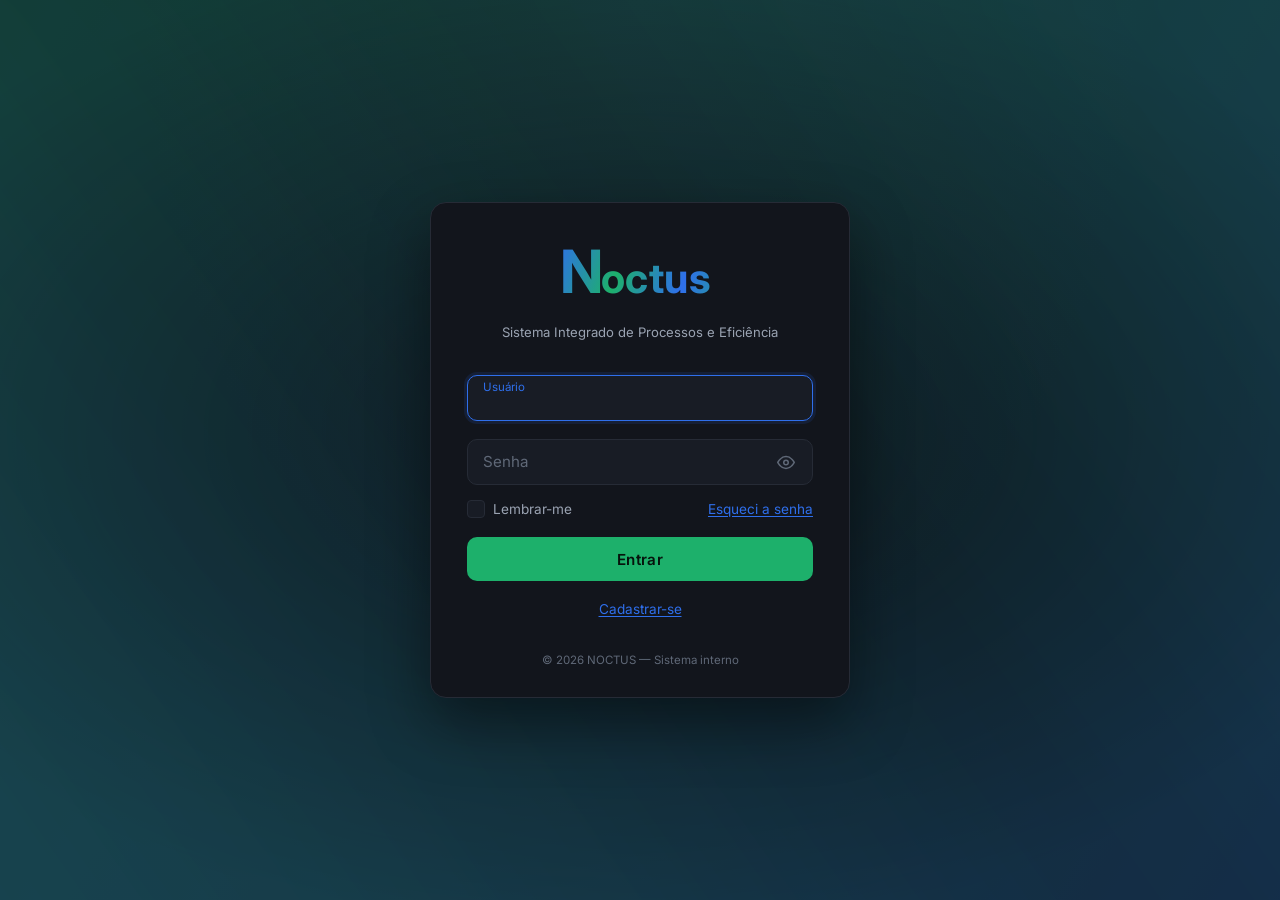
==== commit d9679819: "Erros técnicos escondidos: mensagem padrão de falha, contate o administrador Co-Authored-By: Claude " ====
--- a/index.html
+++ b/index.html
@@ -20,6 +20,19 @@
          único do e-mail para quem ainda não tem. Para voltar ao login antigo,
          basta apagar a linha abaixo. -->
     <script>window.NOCTUS_V2 = true;</script>
+    <script>
+      /* Pedido do Rocha (21/10/2026): se a tela quebrar por um erro técnico (ou o
+         sistema não carregar), mostra uma mensagem simples em vez de página em
+         branco ou detalhe técnico. Só age com a área do sistema vazia. */
+      (function(){var feito=0,montou=0;
+      function falha(){var r=document.getElementById("root");if(feito||!r||r.childElementCount)return;feito=1;
+      r.innerHTML='<div role="alert" style="min-height:100vh;display:flex;align-items:center;justify-content:center;padding:1.5rem;text-align:center;background:var(--color-bg,#0a0c10);color:var(--color-text,#f2f4f8);font-family:Inter,system-ui,sans-serif"><div style="max-width:28rem"><h2 style="margin:0 0 .6rem;font-size:1.25rem">N\u00e3o foi poss\u00edvel carregar esta tela</h2><p style="margin:0 0 1.2rem;opacity:.75;line-height:1.5">Falha de comunica\u00e7\u00e3o com o servidor. Recarregue a p\u00e1gina; se o problema continuar, contate o administrador.</p><button type="button" onclick="location.reload()" style="padding:.6rem 1.2rem;border:none;border-radius:10px;background:#1db06b;color:#fff;font:inherit;font-weight:600;cursor:pointer">Recarregar</button></div></div>';}
+      function depois(){if(montou)setTimeout(falha,80)}
+      addEventListener("error",depois);addEventListener("unhandledrejection",depois);
+      addEventListener("DOMContentLoaded",function(){var r=document.getElementById("root");if(!r)return;
+        new MutationObserver(function(){if(r.childElementCount)montou=1;else if(montou)setTimeout(falha,80)}).observe(r,{childList:true});});
+      addEventListener("load",function(){setTimeout(function(){if(!montou)falha()},6000)});})();
+    </script>
     <link rel="preconnect" href="https://fonts.googleapis.com" />
     <link rel="preconnect" href="https://fonts.gstatic.com" crossorigin />
     <link
--- a/app.css
+++ b/app.css
@@ -1,27 +1,27 @@
 .ui-alert{display:flex;align-items:flex-start;gap:.6rem;padding:.75rem 1rem;border-radius:var(--radius-md);font-size:.85rem;line-height:1.45;animation:shake .45s ease,fadeIn .3s ease}.ui-alert svg{flex-shrink:0;margin-top:.15rem}.ui-alert--error{background-color:var(--color-error-bg);border:1px solid var(--color-error-border);color:var(--color-error)}.ui-alert--info{background-color:var(--color-blue-dim);border:1px solid var(--color-blue);color:var(--color-blue-hover)}.ui-button{display:inline-flex;align-items:center;justify-content:center;gap:.5rem;width:100%;padding:.8rem 1.5rem;border:none;border-radius:var(--radius-md);font-size:.95rem;font-weight:600;letter-spacing:.02em;cursor:pointer;transition:background-color var(--transition-fast),transform var(--transition-fast),box-shadow var(--transition-fast)}.ui-button:active:not(:disabled){transform:scale(.98)}.ui-button:disabled{cursor:not-allowed;opacity:.7}.ui-button--primary{background-color:var(--color-green);color:#06130c}.ui-button--primary:hover:not(:disabled){background-color:var(--color-green-hover);box-shadow:0 6px 20px #1db06b4d}.ui-button--secondary{background-color:var(--color-blue);color:#fff}.ui-button--secondary:hover:not(:disabled){background-color:var(--color-blue-hover);box-shadow:0 6px 20px #2f6feb4d}.ui-button--ghost{background-color:transparent;color:var(--color-text-secondary);border:1px solid var(--color-border)}.ui-button--ghost:hover:not(:disabled){color:var(--color-text);border-color:var(--color-text-muted)}.ui-button__spinner{width:1rem;height:1rem;border:2px solid rgba(255,255,255,.35);border-top-color:currentColor;border-radius:50%;animation:spin .7s linear infinite}.ui-button__label--loading{opacity:.85}.ui-checkbox{display:inline-flex;align-items:center;gap:.55rem;cursor:pointer;user-select:none;position:relative}.ui-checkbox__input{position:absolute;opacity:0;width:1.1rem;height:1.1rem;cursor:pointer}.ui-checkbox__box{display:inline-flex;align-items:center;justify-content:center;width:1.1rem;height:1.1rem;border:1.5px solid var(--color-border);border-radius:4px;background-color:var(--color-surface-raised);color:transparent;transition:background-color var(--transition-fast),border-color var(--transition-fast),color var(--transition-fast)}.ui-checkbox__input:checked+.ui-checkbox__box{background-color:var(--color-green);border-color:var(--color-green);color:#06130c}.ui-checkbox__input:focus-visible+.ui-checkbox__box{outline:2px solid var(--color-blue);outline-offset:2px}.ui-checkbox__label{font-size:.85rem;color:var(--color-text-secondary);transition:color var(--transition-fast)}.ui-checkbox:hover .ui-checkbox__label{color:var(--color-text)}.ui-field{position:relative}.ui-field__input{width:100%;padding:1.15rem 1rem .45rem;background-color:var(--color-surface-raised);border:1px solid var(--color-border);border-radius:var(--radius-md);color:var(--color-text);font-size:.95rem;transition:border-color var(--transition-fast),box-shadow var(--transition-fast)}.ui-field__input:focus{outline:none;border-color:var(--color-blue);box-shadow:0 0 0 3px var(--color-blue-dim)}.ui-field__label{position:absolute;left:1rem;top:50%;transform:translateY(-50%);color:var(--color-text-muted);font-size:.95rem;pointer-events:none;transition:top var(--transition-fast),font-size var(--transition-fast),color var(--transition-fast)}.ui-field__input:focus+.ui-field__label,.ui-field__input:not(:placeholder-shown)+.ui-field__label{top:.85rem;font-size:.72rem;color:var(--color-text-secondary)}.ui-field__input:focus+.ui-field__label{color:var(--color-blue)}.ui-field--error .ui-field__input{border-color:var(--color-error-border)}.ui-field__toggle{position:absolute;right:.75rem;top:50%;transform:translateY(-50%);display:flex;padding:.35rem;background:none;border:none;color:var(--color-text-muted);cursor:pointer;border-radius:var(--radius-sm);transition:color var(--transition-fast)}.ui-field__toggle:hover{color:var(--color-text-secondary)}.login{position:relative;min-height:100vh;display:flex;align-items:center;justify-content:center;padding:1.5rem;overflow:hidden;background:radial-gradient(ellipse at top,#10141b 0%,var(--color-bg) 55%)}.login__glow{position:absolute;width:720px;height:720px;border-radius:50%;filter:blur(120px);opacity:.42;pointer-events:none}.login__glow--green{background:var(--color-green);top:-200px;right:-160px}.login__glow--blue{background:var(--color-blue);bottom:-220px;left:-180px}.login__card{position:relative;width:100%;max-width:420px;background-color:var(--color-surface);border:1px solid var(--color-border);border-radius:var(--radius-lg);box-shadow:var(--shadow-card);padding:2.5rem 2.25rem 1.75rem;animation:fadeInUp .5s var(--transition-base, ease) both}.login__header{text-align:center;margin-bottom:2rem}.login__logo{margin:0 auto .75rem}.login__subtitle{margin-top:.35rem;font-size:.82rem;color:var(--color-text-secondary)}.login__form{display:flex;flex-direction:column;gap:1.1rem}.login__options{display:flex;align-items:center;justify-content:space-between;margin-top:-.25rem}.login__switch{margin-top:.9rem;text-align:center}.login__switch .linkbtn{background:none;border:none;padding:0;font:inherit;font-size:.85rem;color:var(--color-blue);cursor:pointer;text-decoration:underline;text-underline-offset:2px}.login__switch .linkbtn:hover{color:var(--color-blue-hover)}.login__footer{margin-top:2rem;text-align:center;font-size:.72rem;color:var(--color-text-muted)}@media (max-width: 480px){.login{padding:1rem;align-items:flex-start;padding-top:12vh}.login__card{padding:2rem 1.5rem 1.5rem}.login__title{font-size:1.5rem}}.dashboard{min-height:100vh;display:flex;flex-direction:column;animation:fadeIn .4s ease both}.dashboard__topbar{display:flex;align-items:center;justify-content:space-between;padding:.85rem 1.5rem;background-color:var(--color-surface);border-bottom:1px solid var(--color-border)}.dashboard__brand{font-weight:800;letter-spacing:.12em}.dashboard__user{display:flex;align-items:center;gap:1rem;font-size:.9rem;color:var(--color-text-secondary)}.dashboard__content{flex:1;padding:2.5rem 1.5rem;max-width:960px;width:100%;margin:0 auto}.dashboard__content h1{font-size:1.5rem;margin-bottom:.5rem}.dashboard__content p{color:var(--color-text-secondary)}.dashboard__modulos{display:grid;grid-template-columns:repeat(auto-fill,minmax(250px,1fr));gap:1rem;margin-top:2rem}.dashboard__modulo{--cor:var(--color-green);--cor2:var(--color-blue);position:relative;overflow:hidden;text-align:left;display:flex;flex-direction:column;justify-content:flex-end;min-height:170px;padding:1.35rem 1.25rem 1.1rem;background:var(--color-surface);border:1px solid var(--color-border);border-radius:var(--radius-lg);cursor:pointer;color:var(--color-text);transition:border-color var(--transition-fast),transform var(--transition-fast)}.dashboard__modulo:hover:not(:disabled){border-color:color-mix(in srgb,var(--cor) 55%,transparent);transform:translateY(-3px)}.dashboard__modulo:disabled{opacity:.5;cursor:not-allowed}.dashboard__modulo-ico{position:relative;z-index:3;color:#fff;margin-bottom:.75rem}.dashboard__modulo-ico svg,.dashboard__modulo-marca svg{display:block}.dashboard__modulo-nome{position:relative;z-index:3;font-size:1rem;font-weight:600;line-height:1.25}.dashboard__modulo-marca{position:absolute;right:-18px;bottom:-22px;z-index:2;color:#fff;opacity:.14;pointer-events:none;transition:opacity var(--transition-base),transform var(--transition-base)}.dashboard__modulo:hover:not(:disabled) .dashboard__modulo-marca{opacity:.2;transform:translate(-4px,-4px)}.dashboard__modulo-ondas{position:absolute;inset:0;z-index:0;overflow:hidden;filter:blur(7px)}.dashboard__modulo-ondas .onda{position:absolute;left:0;width:200%;height:100%;will-change:transform}.dashboard__modulo-ondas .onda path{fill:currentColor}.dashboard__modulo-ondas .onda--a{color:var(--cor);opacity:.62;top:40%;animation:noctus-onda 15s linear infinite}.dashboard__modulo-ondas .onda--b{color:var(--cor2);opacity:.48;top:50%;animation:noctus-onda 23s linear infinite reverse}@keyframes noctus-onda{from{transform:translateX(0)}to{transform:translateX(-50%)}}.dashboard__modulo:hover:not(:disabled) .dashboard__modulo-ondas .onda--a{animation-duration:9s}.dashboard__modulo:hover:not(:disabled) .dashboard__modulo-ondas .onda--b{animation-duration:14s}@media (prefers-reduced-motion:reduce){.dashboard__modulo-ondas .onda{animation:none}}.dashboard__modulo-veu{position:absolute;left:0;right:0;bottom:0;height:0;z-index:1;background:linear-gradient(0deg,var(--color-surface) 30%,transparent)}:root{--color-bg: #0a0c10;--color-surface: #12151c;--color-surface-raised: #181c25;--color-border: #262b36;--color-green: #1db06b;--color-green-hover: #23c97c;--color-green-dim: rgba(29, 176, 107, .12);--color-blue: #2f6feb;--color-blue-hover: #4a83f0;--color-blue-dim: rgba(47, 111, 235, .12);--color-text: #f2f4f8;--color-text-secondary: #9aa3b2;--color-text-muted: #5f6877;--color-error: #e5534b;--color-error-bg: rgba(229, 83, 75, .1);--color-error-border: rgba(229, 83, 75, .35);--font-sans: "Inter", -apple-system, BlinkMacSystemFont, "Segoe UI", Roboto, "Helvetica Neue", Arial, sans-serif;--radius-sm: 6px;--radius-md: 10px;--radius-lg: 16px;--shadow-card: 0 24px 60px rgba(0, 0, 0, .45);--transition-fast: .16s ease;--transition-base: .24s cubic-bezier(.4, 0, .2, 1)}*,*:before,*:after{box-sizing:border-box;margin:0;padding:0}html{font-size:16px}body{font-family:var(--font-sans);background-color:var(--color-bg);color:var(--color-text);line-height:1.5;-webkit-font-smoothing:antialiased;min-height:100vh}#root{min-height:100vh}a{color:var(--color-blue);text-decoration:none;transition:color var(--transition-fast)}a:hover{color:var(--color-blue-hover)}button,input,select,textarea{font-family:inherit}:focus-visible{outline:2px solid var(--color-blue);outline-offset:2px}@keyframes fadeInUp{0%{opacity:0;transform:translateY(16px)}to{opacity:1;transform:translateY(0)}}@keyframes fadeIn{0%{opacity:0}to{opacity:1}}@keyframes shake{0%,to{transform:translate(0)}20%,60%{transform:translate(-6px)}40%,80%{transform:translate(6px)}}@keyframes spin{to{transform:rotate(360deg)}}@media (prefers-reduced-motion: reduce){*,*:before,*:after{animation-duration:.01ms!important;transition-duration:.01ms!important}}
 /* tema claro (16/10/2026): <html data-tema="claro">, escolhido em Configurações > Aparência */
 :root[data-tema=claro]{--color-bg: #f3f5f8;--color-surface: #ffffff;--color-surface-raised: #f1f3f6;--color-border: #d8dde5;--color-green: #0f7f4b;--color-green-hover: #0c6b3f;--color-green-dim: rgba(15, 127, 75, .1);--color-blue: #2563eb;--color-blue-hover: #1d4ed8;--color-blue-dim: rgba(37, 99, 235, .1);--color-text: #111827;--color-text-secondary: #4b5563;--color-text-muted: #6b7280;--color-error: #c62828;--color-error-bg: rgba(198, 40, 40, .07);--color-error-border: rgba(198, 40, 40, .3);--shadow-card: 0 12px 32px rgba(15, 23, 42, .08);color-scheme:light}[data-tema=claro] .login{background:radial-gradient(ellipse at top,#ffffff 0%,var(--color-bg) 55%)}[data-tema=claro] .login__glow{opacity:.22}[data-tema=claro] .ui-button--primary,[data-tema=claro] .ui-checkbox__input:checked+.ui-checkbox__box{color:#fff}[data-tema=claro] .ui-button__spinner{border-color:rgba(255,255,255,.45);border-top-color:#fff}[data-tema=claro] .dashboard__modulo-ico{color:var(--color-text)}
-/* Fundo "aurora reativa" do login (pedido do Rocha, 21/10/2026: "efeito de ondas nas
-   cores, reativo, como o canto superior direito"). As manchas de cor se deslocam e
-   respiram devagar (animação em transform) e, por cima disso, seguem levemente o
-   ponteiro do mouse (propriedade translate, que soma com o transform sem conflito).
-   --mx/--my vêm de um script curto no <head> das páginas; sem ele, só a deriva. */
-.login__glow{width:760px;height:760px;filter:blur(110px);opacity:.3;
-  translate:calc(var(--mx,0)*60px) calc(var(--my,0)*45px);transition:translate 1.2s cubic-bezier(.2,.7,.2,1);will-change:transform,translate}
-.login__glow--green{top:-240px;right:-200px;animation:aurora-a 19s ease-in-out infinite alternate,aurora-cor-a 14s ease-in-out infinite}
-.login__glow--blue{bottom:-260px;left:-220px;animation:aurora-b 23s ease-in-out infinite alternate,aurora-cor-b 14s ease-in-out infinite;
-  translate:calc(var(--mx,0)*-50px) calc(var(--my,0)*-40px)}
-.login::before{content:"";position:absolute;width:560px;height:560px;border-radius:50%;left:50%;top:55%;margin:-280px 0 0 -280px;
-  background:#24969e;filter:blur(130px);opacity:.16;pointer-events:none;
-  translate:calc(var(--mx,0)*-90px) calc(var(--my,0)*70px);transition:translate 1.6s cubic-bezier(.2,.7,.2,1);
-  animation:aurora-c 27s ease-in-out infinite alternate}
+/* Fundo "véu de cor" do login (pedido do Rocha em 21/10/2026: "efeito de ondas nas cores,
+   reativo, com troca de cor igual ao logotipo", sem parecer "duas bolas"). Em vez de manchas
+   desfocadas (que sempre deixam um contorno redondo), a tela inteira recebe dois degradês
+   diagonais em movimento, como o do logotipo: o verde desliza para o azul e o azul para o
+   verde. A camada de cima vai em outro ângulo e outro ritmo, então as faixas se cruzam e o
+   desenho nunca se repete igual. O centro fica mais escuro (máscara) para o cartão respirar.
+   Os dois véus seguem levemente o mouse (--mx/--my, de um script curto no <head>). */
+.login__glow{display:none}
+.login::before,.login::after{content:"";position:absolute;inset:-12%;pointer-events:none;z-index:0}
+.login::before{background:linear-gradient(120deg,var(--color-green) 0%,#24969e 18%,var(--color-blue) 36%,var(--color-bg) 50%,var(--color-blue) 64%,#24969e 82%,var(--color-green) 100%);
+  background-size:300% 300%;opacity:.28;
+  -webkit-mask-image:radial-gradient(ellipse 70% 60% at 50% 50%,rgba(0,0,0,.25) 0%,#000 75%);mask-image:radial-gradient(ellipse 70% 60% at 50% 50%,rgba(0,0,0,.25) 0%,#000 75%);
+  animation:veu-a 32s ease-in-out infinite alternate;
+  translate:calc(var(--mx,0)*24px) calc(var(--my,0)*18px);transition:translate 1.4s cubic-bezier(.2,.7,.2,1)}
+.login::after{background:linear-gradient(55deg,transparent 0%,var(--color-blue) 22%,transparent 42%,var(--color-green) 62%,transparent 82%);
+  background-size:260% 260%;opacity:.16;mix-blend-mode:screen;filter:blur(40px);
+  animation:veu-b 47s ease-in-out infinite alternate;
+  translate:calc(var(--mx,0)*-36px) calc(var(--my,0)*-26px);transition:translate 1.8s cubic-bezier(.2,.7,.2,1)}
 .login__card{z-index:1}
-@keyframes aurora-a{0%{transform:translate(0,0) scale(1)}35%{transform:translate(-140px,90px) scale(1.12)}70%{transform:translate(-40px,190px) scale(.92)}100%{transform:translate(-200px,40px) scale(1.06)}}
-@keyframes aurora-b{0%{transform:translate(0,0) scale(1)}40%{transform:translate(170px,-110px) scale(1.1)}75%{transform:translate(60px,-200px) scale(.95)}100%{transform:translate(220px,-40px) scale(1.08)}}
-@keyframes aurora-c{0%{transform:translate(-260px,-40px) scale(.9)}50%{transform:translate(220px,-120px) scale(1.15)}100%{transform:translate(80px,120px) scale(1)}}
-/* troca de cor igual ao logotipo: o verde vira azul e o azul vira verde, em sentidos opostos */
-@keyframes aurora-cor-a{0%,100%{background-color:var(--color-green)}50%{background-color:var(--color-blue)}}
-@keyframes aurora-cor-b{0%,100%{background-color:var(--color-blue)}50%{background-color:var(--color-green)}}
-[data-tema=claro] .login__glow{opacity:.15}
-[data-tema=claro] .login::before{opacity:.08}
-@media (prefers-reduced-motion:reduce){.login__glow,.login::before{animation:none;transition:none;translate:none}}
+@keyframes veu-a{0%{background-position:0% 50%}100%{background-position:100% 50%}}
+@keyframes veu-b{0%{background-position:100% 0%}100%{background-position:0% 100%}}
+[data-tema=claro] .login::before{opacity:.16}
+[data-tema=claro] .login::after{opacity:.1;mix-blend-mode:normal}
+@media (prefers-reduced-motion:reduce){.login::before,.login::after{animation:none;transition:none;translate:none}}
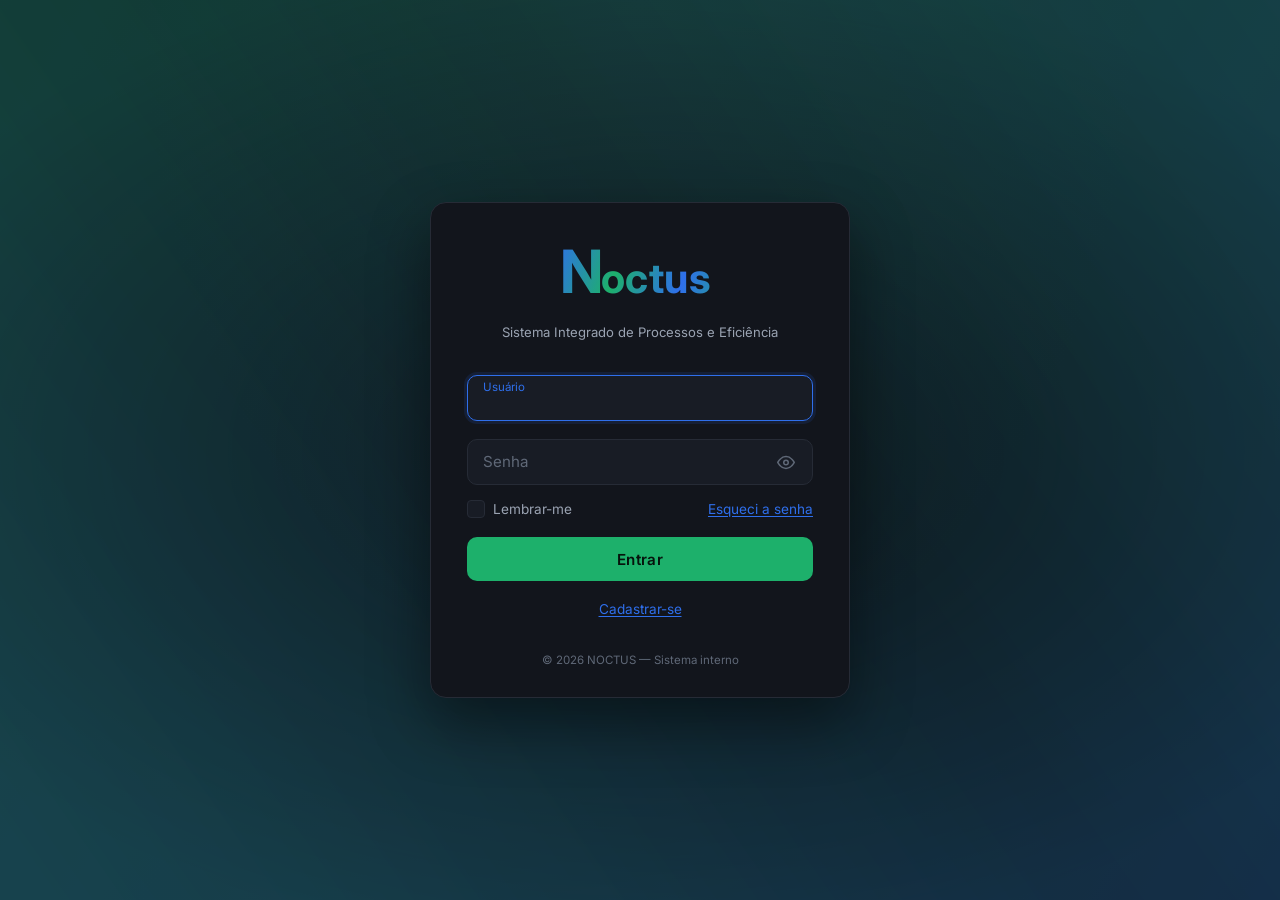
==== commit c0c08a3e: "Registro de erros técnicos: guarda o detalhe para o administrador Co-Authored-By: Claude Opus 5.5 <n" ====
--- a/index.html
+++ b/index.html
@@ -20,12 +20,14 @@
          único do e-mail para quem ainda não tem. Para voltar ao login antigo,
          basta apagar a linha abaixo. -->
     <script>window.NOCTUS_V2 = true;</script>
+    <script src="./noctus-erros.js"></script>
     <script>
       /* Pedido do Rocha (21/10/2026): se a tela quebrar por um erro técnico (ou o
          sistema não carregar), mostra uma mensagem simples em vez de página em
          branco ou detalhe técnico. Só age com a área do sistema vazia. */
       (function(){var feito=0,montou=0;
       function falha(){var r=document.getElementById("root");if(feito||!r||r.childElementCount)return;feito=1;
+      try{window.NoctusErros&&NoctusErros.registrar(new Error(montou?"a tela parou de funcionar":"o sistema n\u00e3o carregou"),"tela de falha exibida")}catch(x){}
       r.innerHTML='<div role="alert" style="min-height:100vh;display:flex;align-items:center;justify-content:center;padding:1.5rem;text-align:center;background:var(--color-bg,#0a0c10);color:var(--color-text,#f2f4f8);font-family:Inter,system-ui,sans-serif"><div style="max-width:28rem"><h2 style="margin:0 0 .6rem;font-size:1.25rem">N\u00e3o foi poss\u00edvel carregar esta tela</h2><p style="margin:0 0 1.2rem;opacity:.75;line-height:1.5">Falha de comunica\u00e7\u00e3o com o servidor. Recarregue a p\u00e1gina; se o problema continuar, contate o administrador.</p><button type="button" onclick="location.reload()" style="padding:.6rem 1.2rem;border:none;border-radius:10px;background:#1db06b;color:#fff;font:inherit;font-weight:600;cursor:pointer">Recarregar</button></div></div>';}
       function depois(){if(montou)setTimeout(falha,80)}
       addEventListener("error",depois);addEventListener("unhandledrejection",depois);
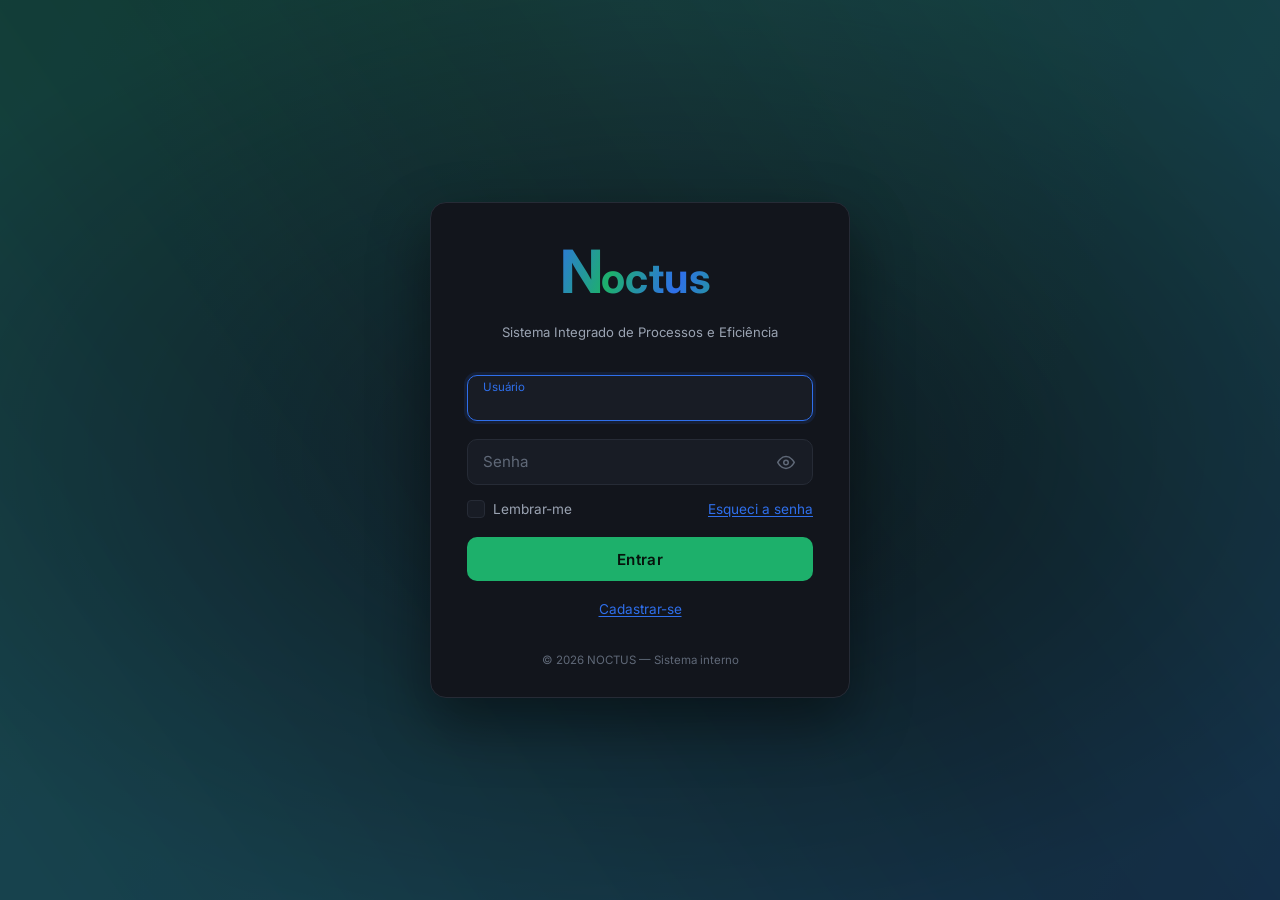
==== commit bc9fa480: "Título da aba: Noctus (painel) Co-Authored-By: Claude Opus 5.5 <noreply@anthropic.com> Claude-Sessi" ====
--- a/index.html
+++ b/index.html
@@ -8,7 +8,7 @@
       name="description"
       content="NOCTUS — Sistema Integrado de Processos e Eficiência"
     />
-    <title>NOCTUS</title>
+    <title>Noctus</title>
     <script>
       /* tema escolhido em Configurações > Aparência; aplicado antes de desenhar a página */
       try { if (localStorage.getItem("noctus.tema") === "claro") document.documentElement.dataset.tema = "claro"; } catch (e) {}
--- a/app.css
+++ b/app.css
@@ -25,3 +25,4 @@
 [data-tema=claro] .login::before{opacity:.16}
 [data-tema=claro] .login::after{opacity:.1;mix-blend-mode:normal}
 @media (prefers-reduced-motion:reduce){.login::before,.login::after{animation:none;transition:none;translate:none}}
+/* 27/10/2026: Configura\00e7\00f5es e Sair viraram botoes de icone (engrenagem e porta) */.icone-botao{width:2.5rem;height:2.5rem;padding:0;flex:0 0 auto}.icone-botao svg{display:block}.icone-botao:hover:not(:disabled) svg{transform:rotate(30deg)}.icone-botao svg{transition:transform .25s ease}.icone-botao--sair:hover:not(:disabled){color:var(--color-error);border-color:var(--color-error)}.icone-botao--sair:hover:not(:disabled) svg{transform:translate(2px)}.icone-botao:focus-visible{outline:2px solid var(--color-blue);outline-offset:2px}@media (prefers-reduced-motion:reduce){.icone-botao svg{transition:none}}
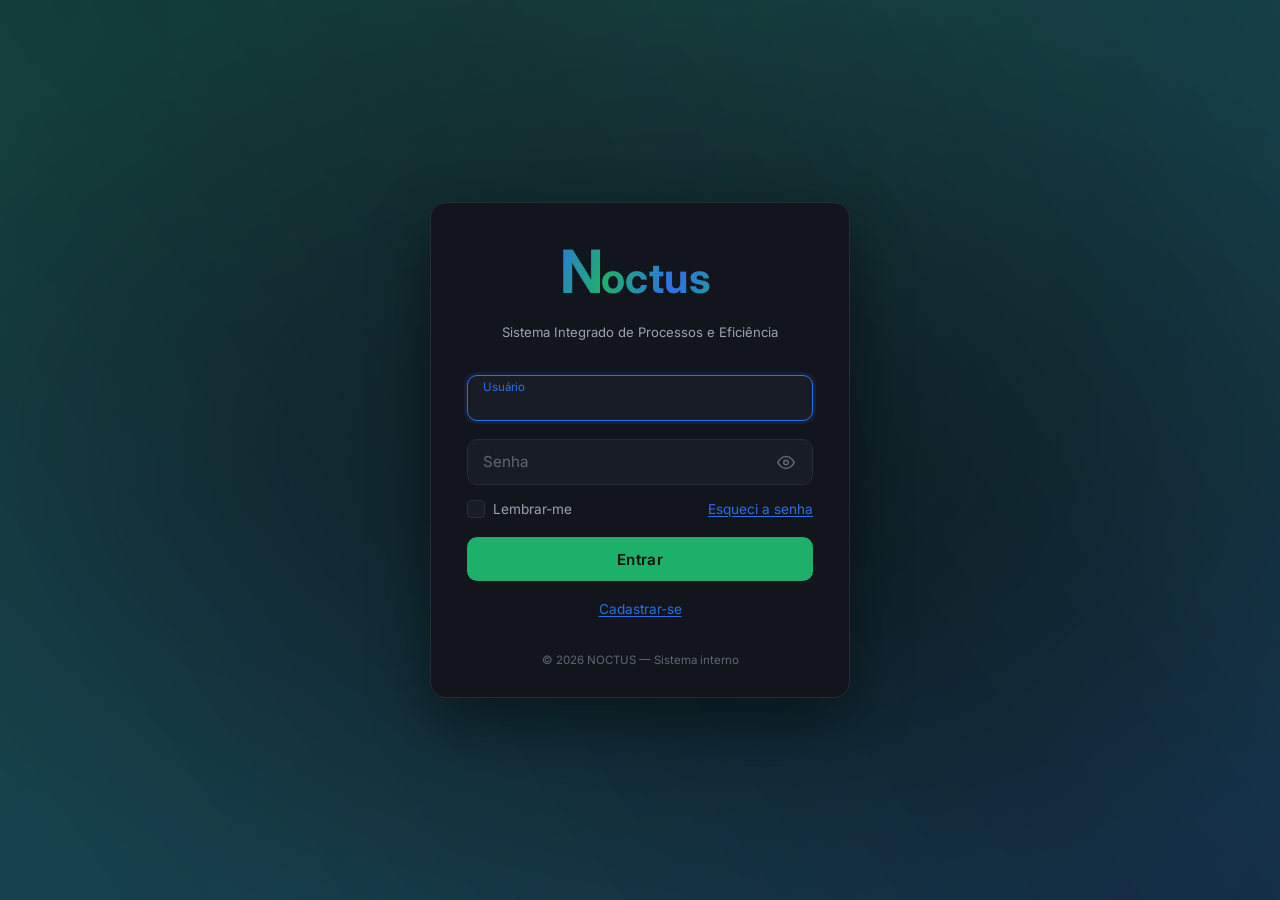
==== commit 8c837c10: "Título da aba: volta para NOCTUS (painel) Co-Authored-By: Claude Opus 5.5 <noreply@anthropic.com> C" ====
--- a/index.html
+++ b/index.html
@@ -8,7 +8,7 @@
       name="description"
       content="NOCTUS — Sistema Integrado de Processos e Eficiência"
     />
-    <title>Noctus</title>
+    <title>NOCTUS</title>
     <script>
       /* tema escolhido em Configurações > Aparência; aplicado antes de desenhar a página */
       try { if (localStorage.getItem("noctus.tema") === "claro") document.documentElement.dataset.tema = "claro"; } catch (e) {}
